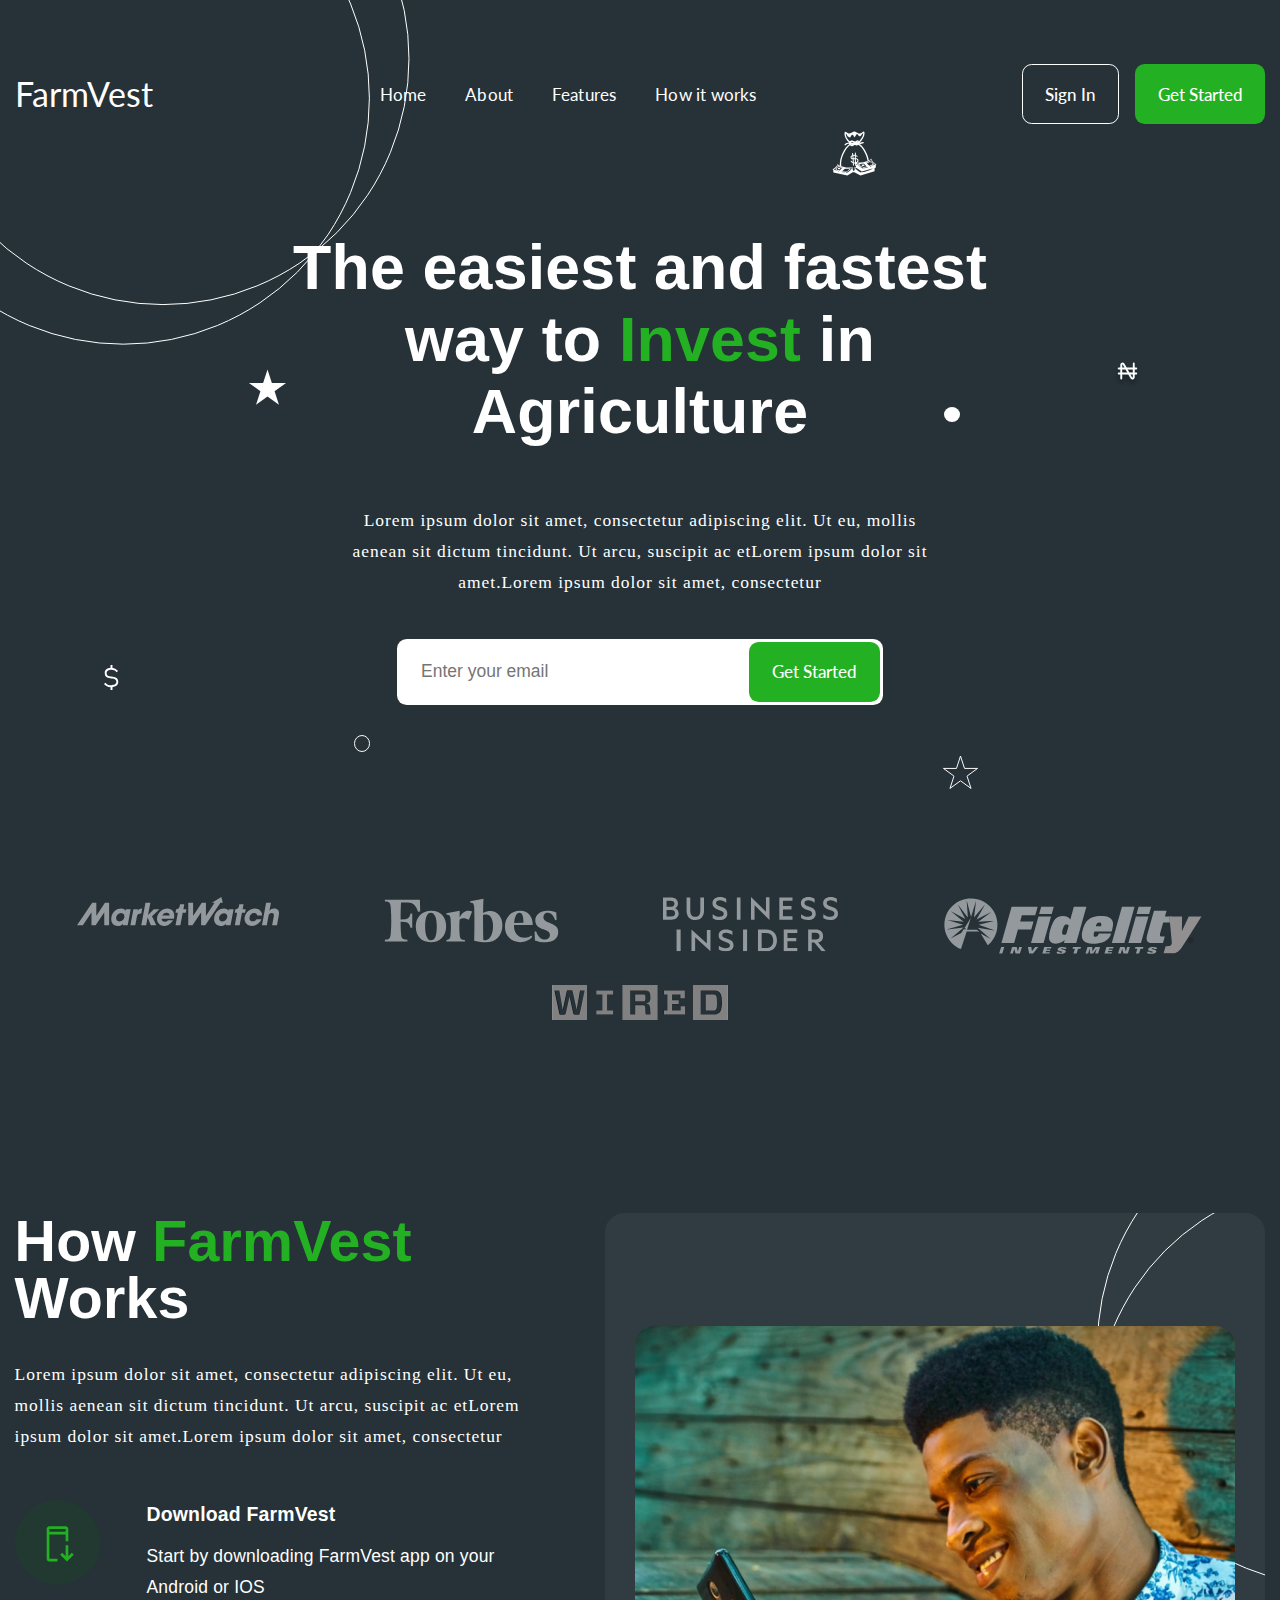
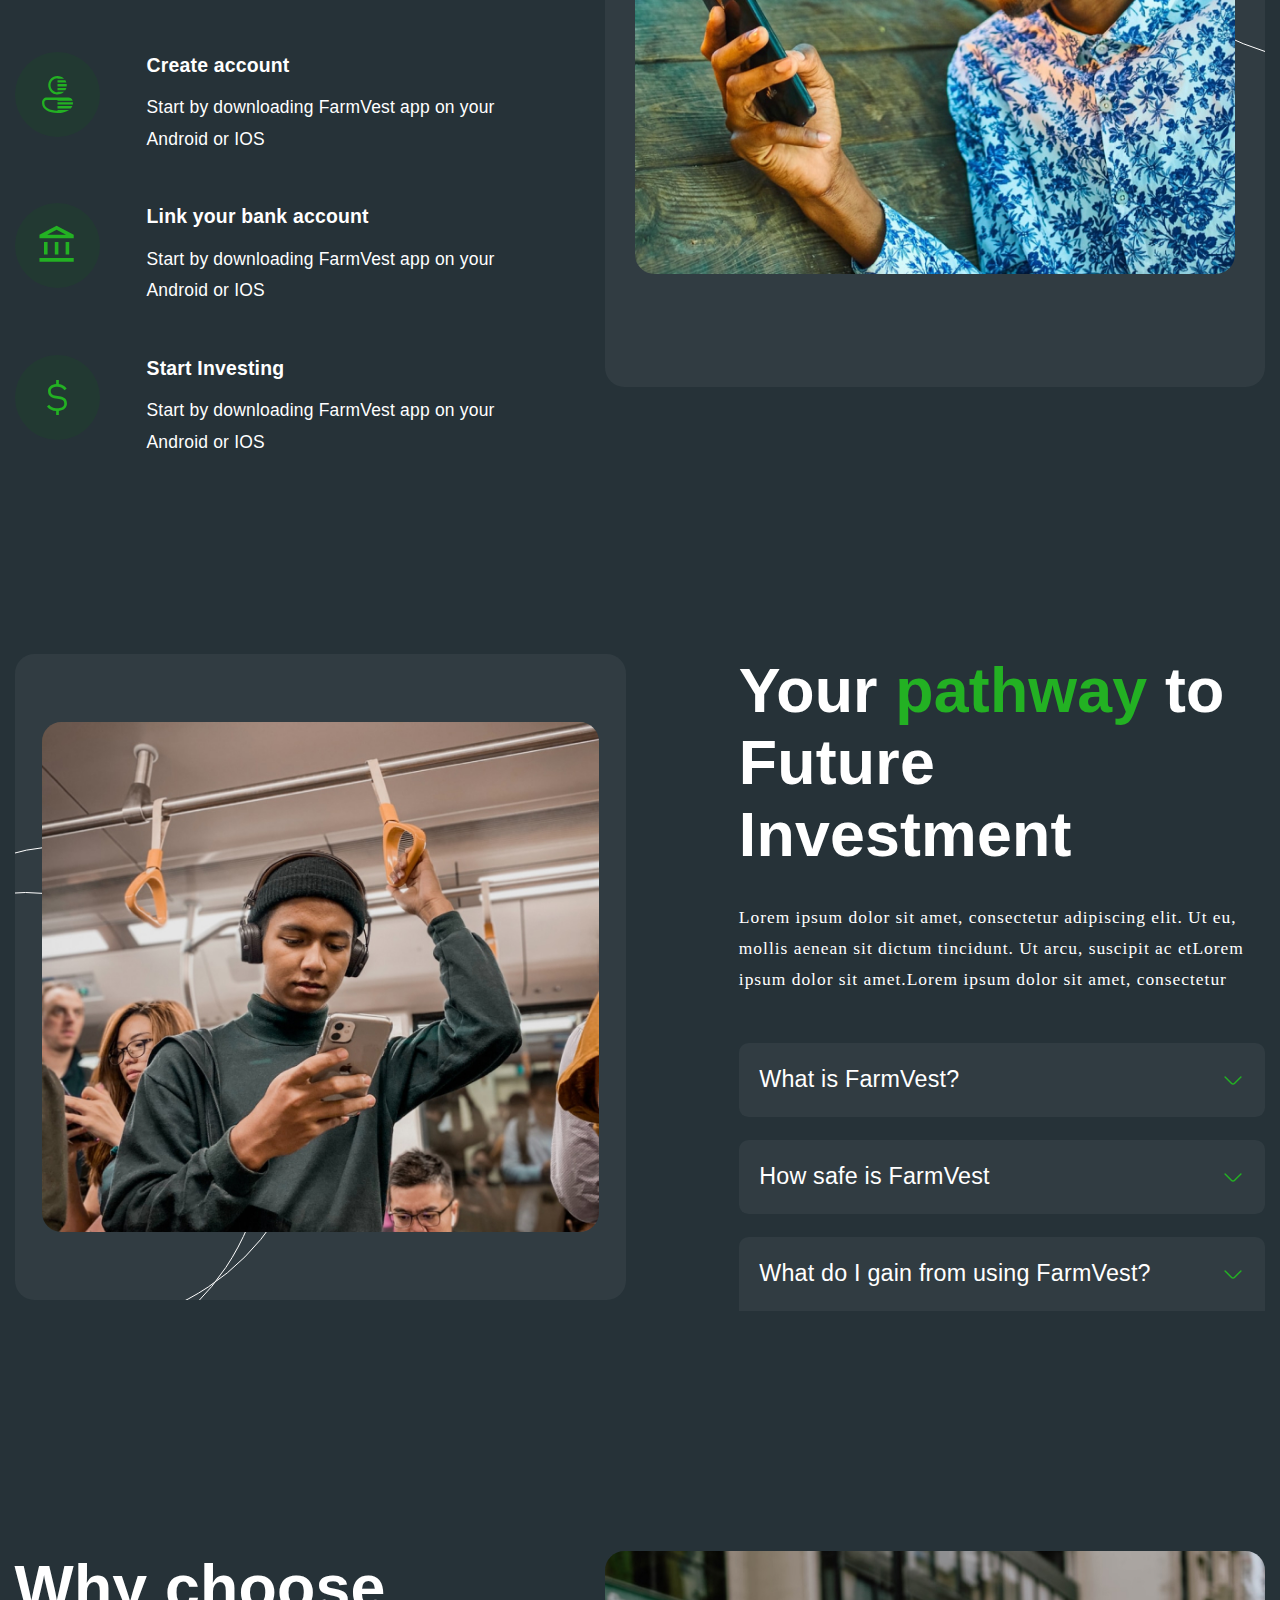
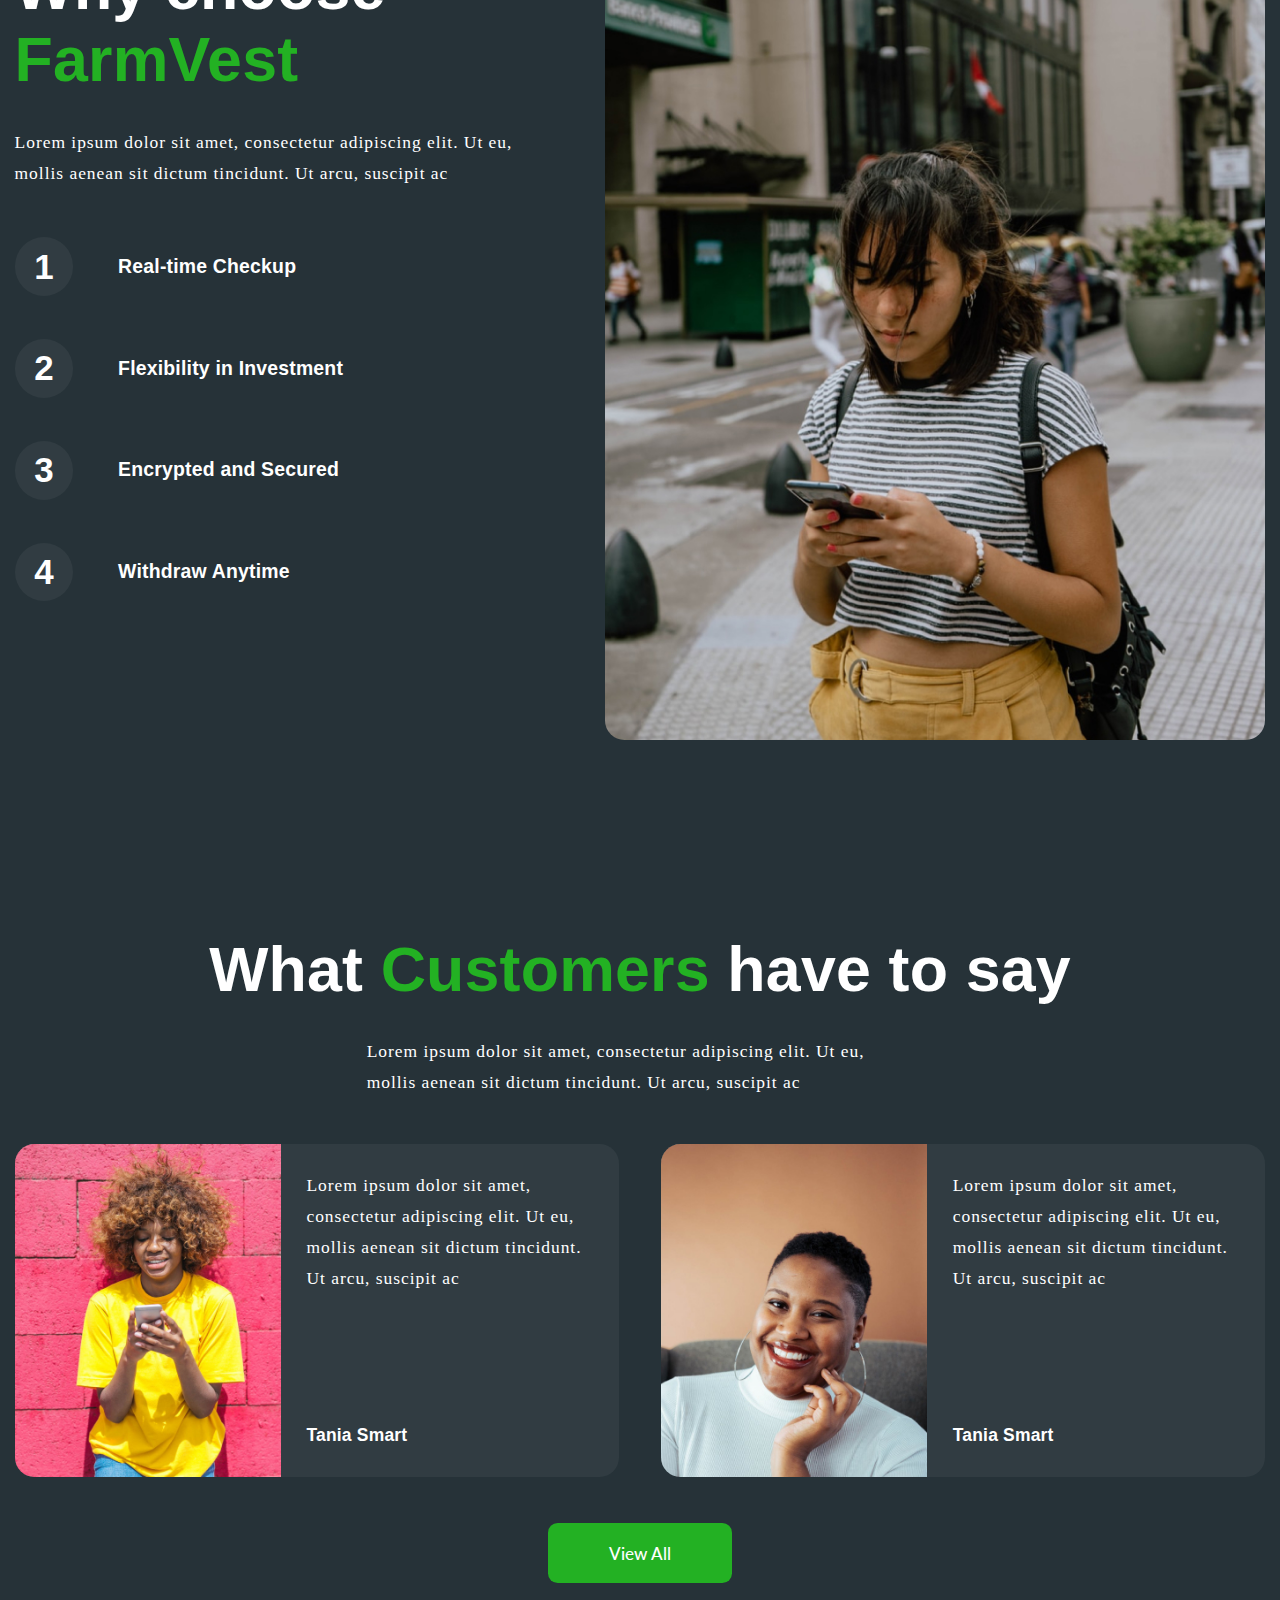
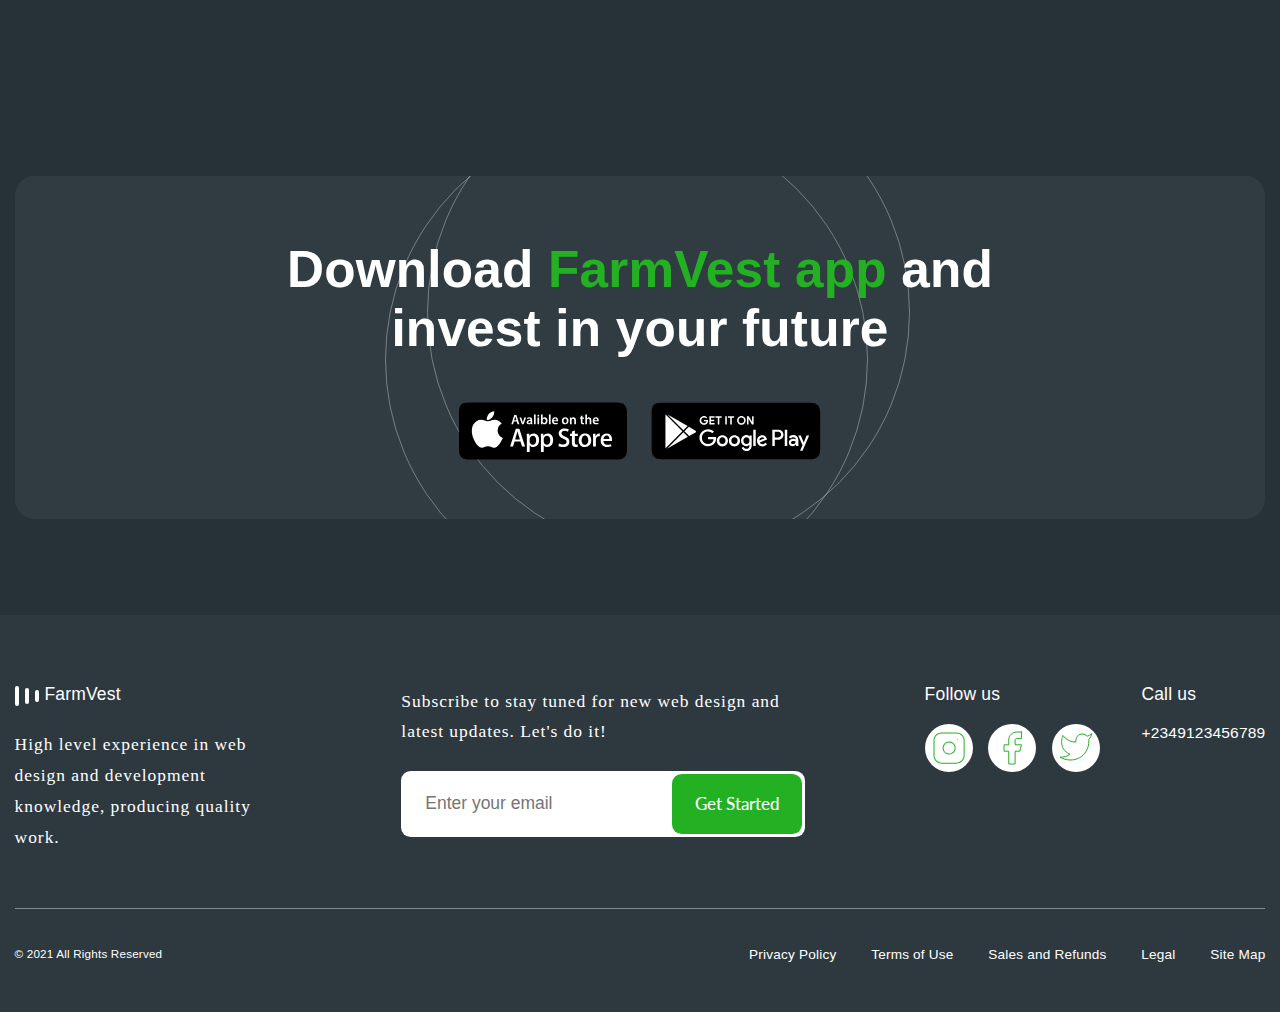
==== index.html @ 746b78f1 "first commit" ====
<!DOCTYPE html>
<html lang="en">
<head>
    <meta charset="UTF-8">
    <meta name="viewport" content="width=device-width, initial-scale=1.0">
    <title>FarmVest</title>
    <link rel="stylesheet" href="css/styles.css">
    <link rel="stylesheet" href="js/modules/headerScroll/headerScroll.css">
</head>
<body>
    <div class="wrapper">
<header id="header" class="header">
    <div class="header__container-big">
        <div class="header__logo">
            <h2>FarmVest</h2>
        </div>
        
        <nav class="header-menu">
            <ul class="header-menu__list">
                <li>
                    <a href="#" class="header-menu__link">Home</a>
                </li>
                <li>
                    <a href="#" class="header-menu__link">About</a>
                </li>
                <li>
                    <a href="#" class="header-menu__link">Features</a>
                </li>
                <li>
                    <a href="#" class="header-menu__link">How it works</a>
                </li>
                <li>
                    <button type="button" class="header-action__btn _btn _btn-primary">Get Started</button>
                </li>
            </ul>
        </nav>
        
        <div class="header-actions">
            <button type="button" class="header-action__btn _btn _btn-outline">Sign In</button>
            <button type="button" class="header-action__btn _btn _btn-primary">Get Started</button>
            <div id="burgerMenu" class="burger-menu">
                <div class="burger-menu__button">
                    <span></span>
                </div>
                <div class="burger-menu__background"></div>
                <div class="burger-menu__backdrop"></div>
            </div>
        </div>
    </div>
</header>        <main class="page">
            <section class="page__hero hero section">
                <div class="hero__container">
                    <h2 class="hero__title title">
                        The easiest and fastest way to <span>Invest</span> in Agriculture
                    </h2>
                    <div class="hero__text text">Lorem ipsum dolor sit amet, consectetur adipiscing elit. Ut eu, mollis aenean sit dictum tincidunt. Ut arcu, suscipit ac etLorem ipsum dolor sit amet.Lorem ipsum dolor sit amet, consectetur</div>
                    <form action="#" class="hero__form form">
                        <div class="hero-form__inputs form__inputs">
                            <input type="email" class="hero-form__input form__input" placeholder="Enter your email">
                            <button type="submit" class="hero-form__btn _btn-primary form__btn">Get Started</button>
                        </div>
                    </form>
                </div>

                <div id="prlxMouse" data-prlx-mode="mixed" class="hero-icons icons-hero">
                    <div data-prlx-scale="0.8" class="hero__icon circle-icon"></div>
                    <div data-prlx-scale="0.8" class="hero__icon circle-icon"></div>

                    <div class="hero__icon icons">
                        <img src="../images/hero/money-bag-outline.svg" alt="money bag outline icon">
                    </div>

                    <div class="hero__icon icons">
                        <img src="../images/hero/star-filled.svg" alt="star filled icon">
                    </div>

                    <div class="hero__icon icons">
                        <img src="../images/hero/currency-naira.svg" alt="currency naira icon">
                    </div>

                    <div class="hero__icon icons">
                        <img src="../images/hero/ecllipse-filled.svg" alt="ecllipse filled icon">
                    </div>

                    <div class="hero__icon icons">
                        <img src="../images/hero/currency-dollar.svg" alt="currency dollar icon">
                    </div>

                    <div class="hero__icon icons">
                        <img src="../images/hero/ecllipse-outline.svg" alt="ecllipse outline icon">
                    </div>

                    <div class="hero__icon icons">
                        <img src="../images/hero/star-outline.svg" alt="star outline icon">
                    </div>
                </div>
            </section>

            <section class="page__partners partners section">
                <div class="partners__container">
                    <div class="partners-logos__item">
                        <img src="../images/partners/market-watch-logo.svg" alt="market watch logo">
                    </div>
                    <div class="partners-logos__item">
                        <img src="../images/partners/forbes-logo.svg" alt="market watch logo">
                    </div>
                    <div class="partners-logos__item">
                        <img src="../images/partners/business-insider-logo.svg" alt="market watch logo">
                    </div>
                    <div class="partners-logos__item">
                        <img src="../images/partners/fidelity-logo.svg" alt="market watch logo">
                    </div>
                    <div class="partners-logos__item">
                        <img src="../images/partners/wired-logo.svg" alt="market watch logo">
                    </div>
                </div>
            </section>

            <section class="page__how how section">
                <div class="how__container text-image">
                    <div class="how__content">
                        <h3 class="how__title title_medium">How <span>FarmVest</span> Works</h3>
                        <p class="how__text text">Lorem ipsum dolor sit amet, consectetur adipiscing elit. Ut eu, mollis aenean sit dictum tincidunt. Ut arcu, suscipit ac etLorem ipsum dolor sit amet.Lorem ipsum dolor sit amet, consectetur</p>
                        <div class="how__items how-items">
                            <div class="how__item how-item">
                                <div class="how-item__icon">
                                    <img src="../images/how/icon-app.svg" alt="app icon">
                                </div>
                                <div class="how-item__content">
                                    <h4 class="how-item__title item__title">Download FarmVest</h4>
                                    <p class="how-item__text">Start by downloading FarmVest app on your Android or IOS</p>
                                </div>
                            </div>

                            <div class="how__item how-item">
                                <div class="how-item__icon">
                                    <img src="../images/how/icon-account.svg" alt="account icon">
                                </div>
                                <div class="how-item__content">
                                    <h4 class="how-item__title item__title">Create account</h4>
                                    <p class="how-item__text">Start by downloading FarmVest app on your Android or IOS
                                    </p>
                                </div>
                            </div>

                            <div class="how__item how-item">
                                <div class="how-item__icon">
                                    <img src="../images/how/icon-bank.svg" alt="bank icon">
                                </div>
                                <div class="how-item__content">
                                    <h4 class="how-item__title item__title">Link your bank account</h4>
                                    <p class="how-item__text">Start by downloading FarmVest app on your Android or IOS
                                    </p>
                                </div>
                            </div>

                            <div class="how__item how-item">
                                <div class="how-item__icon">
                                    <img src="../images/how/icon-dollar.svg" alt="dollar icon">
                                </div>
                                <div class="how-item__content">
                                    <h4 class="how-item__title item__title">Start Investing</h4>
                                    <p class="how-item__text">Start by downloading FarmVest app on your Android or IOS
                                    </p>
                                </div>
                            </div>
                        </div>
                    </div>

                    <div id="prlxMouse" data-prlx-mode="mixed" class="how-media column-media">
                        <div data-prlx-scale-y="0.7" data-prlx-scale-x="0" class="column-media__img s">
                            <img src="../images/how/media1.jpg" alt="image of man">
                        </div>
                        <div class="circle-icon circle-icon1"></div>
                        <div class="circle-icon circle-icon2"></div>
                    </div>
                </div>
            </section>

            <section class="page__pathway pathway section">
                <div class="pathway__container text-image">
                    <div id="prlxMouse" data-prlx-mode="mixed" class="pathway-media column-media">
                        <div data-prlx-scale-y="0.7" data-prlx-scale-x="0" class="column-media__img">
                            <img src="../images/pathway/media1.jpg" alt="image of man">
                        </div>
                        <div class="circle-icon circle-icon1"></div>
                        <div class="circle-icon circle-icon2"></div>
                    </div>

                    <div class="pathway__content">
                        <h3 class="pathway__title title">Your <span>pathway</span> to Future Investment</h3>
                        <p class="pathway__text text">Lorem ipsum dolor sit amet, consectetur adipiscing elit. Ut eu, mollis aenean sit dictum tincidunt. Ut arcu, suscipit ac etLorem ipsum dolor sit amet.Lorem ipsum dolor sit amet, consectetur</p>
                        <div id="accordion" class="pathway-accordion accordion">
                            <div class="accordion-item">
                                <h4 class="accordion-item__title">What is FarmVest?</h4>
                                <div class="accordion-item__content">
                                    <p class="text">
                                        Lorem ipsum dolor sit amet consectetur adipisicing elit. Non delectus, dicta accusantium incidunt aliquid sequi quasi odio iusto fugit alias possimus qui ea eos? Iure vel sequi odit! Fuga, assumenda.
                                    </p>
                                </div>
                            </div>

                            <div class="accordion-item">
                                <h4 class="accordion-item__title">How safe is FarmVest</h4>
                                <div class="accordion-item__content">
                                    <p class="text">
                                        Lorem ipsum dolor sit amet consectetur adipisicing elit. Non delectus, dicta accusantium incidunt aliquid sequi quasi odio iusto fugit alias possimus qui ea eos? Iure vel sequi odit! Fuga, assumenda.
                                    </p>
                                </div>
                            </div>

                            <div class="accordion-item">
                                <h4 class="accordion-item__title">What do I gain from using FarmVest?</h4>
                                <div class="accordion-item__content text">
                                    <p class="text">
                                        Lorem ipsum dolor sit amet consectetur adipisicing elit. Non delectus, dicta accusantium incidunt aliquid sequi quasi odio iusto fugit alias possimus qui ea eos? Iure vel sequi odit! Fuga, assumenda.
                                    </p>
                                </div>
                            </div>
                        </div>
                    </div>
                </div>
            </section>

            <section class="page__why why section">
                <div class="why__container text-image">
                    <div class="why__content">
                        <h3 class="why__title title">Why choose <span>FarmVest</span></h3>
                        <p class="why__text text">Lorem ipsum dolor sit amet, consectetur adipiscing elit. Ut eu, mollis aenean sit dictum tincidunt. Ut arcu, suscipit ac</p>
                        <div class="why__items list-items">
                            <div class="why__item list-item">
                                <div class="why-item__icon list-item__icon">
                                    1
                                </div>
                                <div class="why-item__content">
                                    <h4 class="why-item__title item__title">Real-time Checkup</h4>
                                </div>
                            </div>

                            <div class="why__item list-item">
                                <div class="why-item__icon list-item__icon">
                                    2
                                </div>
                                <div class="why-item__content">
                                    <h4 class="why-item__title item__title">Flexibility in Investment</h4>
                                </div>
                            </div>

                            <div class="why__item list-item">
                                <div class="why-item__icon list-item__icon">
                                    3
                                </div>
                                <div class="why-item__content">
                                    <h4 class="why-item__title item__title">Encrypted and Secured</h4>
                                </div>
                            </div>

                            <div class="why__item list-item">
                                <div class="why-item__icon list-item__icon">
                                    4
                                </div>
                                <div class="why-item__content">
                                    <h4 class="why-item__title item__title">Withdraw Anytime</h4>
                                </div>
                            </div>
                        </div>
                    </div>

                    <div class="column-media__img">
                        <img src="../images/why/why.jpg" alt="image of man">
                    </div>
                </div>
            </section>

            <section class="page__reviews reviews section">
                <div class="reviews__container">
                    <h2 class="reviews__title title">What <span>Customers</span> have to say</h2>
                    <p class="reviews__text text">Lorem ipsum dolor sit amet, consectetur adipiscing elit. Ut eu, mollis aenean sit dictum tincidunt. Ut arcu, suscipit ac</p>
                    <div class="reviews-cards cards">
                        <div class="reviews__card card">
                            <div class="card__img">
                                <img src="../images/reviews/media1.jpg" alt="customer photo">
                            </div>
                            <div class="reviews-content card-content">
                                <p class="reviews__text text">Lorem ipsum dolor sit amet, consectetur adipiscing elit. Ut eu, mollis aenean sit dictum tincidunt. Ut arcu, suscipit ac</p>
                                <h4 class="reviews__subtitle">Tania Smart</h4>
                            </div>
                        </div>
                        
                        <div class="reviews__card card">
                            <div class="card__img">
                                <img src="../images/reviews/media2.jpg" alt="customer photo">
                            </div>
                            <div class="reviews-content card-content">
                                <p class="reviews__text text">Lorem ipsum dolor sit amet, consectetur adipiscing elit. Ut eu, mollis aenean sit dictum tincidunt. Ut arcu, suscipit ac</p>
                                <h4 class="reviews__subtitle">Tania Smart</h4>
                            </div>
                        </div>
                    </div>
                    <a href="#" class="reviews__btn _btn-primary">View All</a>
                </div>
            </section>

            <section class="page__download download section">
                <div class="download__container">
                    <div class="download-content">
                        <h2 class="download__title title">Download <span>FarmVest app</span> and invest in your future</h2>
                        <div class="download__icons">
                            <img src="../images/download/appstore.svg" alt="appstore icon">
                            <img src="../images/download/google-play.svg" alt="google play icon">
                        </div>
                        
                        <div id="prlxMouse" data-prlx-mode="mixed">
                            <div class="circle-icon circle-icon1"></div>
                            <div class="circle-icon circle-icon2"></div>
                        </div>
                    </div>
                </div>
            </section>
        </main>
<footer class="footer">
    <div class="footer__container-big">
        <div class="footer-main">
            <div class="footer-about">
                <div class="footer-logo">
                    <div class="logo-icon">
                        <img src="../../images/footer/site-logo.svg" alt="site logo">
                    </div>
                    <h4 class="footer-logo__title">FarmVest</h4>
                </div>
                <p class="footer-logo__text text">High level experience in web design and development knowledge, producing quality work.</p>
            </div>

            <div class="footer-subscribe">
                <p class="footer-subscribe__text text">Subscribe to stay tuned for new web design and latest updates. Let's do it!</p>
                <form action="#" class="footer__form form">
                    <div class="footer-form__inputs form__inputs">
                        <input type="email" class="footer-form__input form__input" placeholder="Enter your email">
                        <button type="submit" class="footer-form__btn _btn-primary form__btn">Get Started</button>
                    </div>
                </form>
            </div>

            <div class="footer-contacts">
                <div class="follow-us">
                    <h4 class="follow-us__title">Follow us</h4>
                    <div class="follow-us__icons">
                        <a href="#" class="follow-us__icon">
                            <img src="../../images/footer/instagram.svg" alt="instagram icon">
                        </a>

                        <a href="#" class="follow-us__icon">
                            <img src="../../images/footer/facebook.svg" alt="facebook icon">
                        </a>

                        <a href="#" class="follow-us__icon">
                            <img src="../../images/footer/twitter.svg" alt="twitter icon">
                        </a>
                    </div>
                </div>

                <div class="call-us">
                    <h4 class="call-us__title">Call us</h4>
                    <a href="tel:" class="call-us__link">+2349123456789</a>
                </div>
            </div>
        </div>

        <div class="delimiter"></div>

        <div class="footer-bottom">
            <span class="copyright">© 2021 All Rights Reserved</span>
            <nav class="footer-nav">
                <ul class="footer-nav__list">
                    <li>
                        <a href="#" class="footer-nav__link">Privacy Policy</a>
                    </li>

                    <li>
                        <a href="#" class="footer-nav__link">Terms of Use</a>
                    </li>

                    <li>
                        <a href="#" class="footer-nav__link">Sales and Refunds</a>
                    </li>

                    <li>
                        <a href="#" class="footer-nav__link">Legal</a>
                    </li>

                    <li>
                        <a href="#" class="footer-nav__link">Site Map</a>
                    </li>
                </ul>
            </nav>
        </div>
    </div>
</footer>    </div>
    <script src="js/app.js"></script>
</body>
</html>

<!-- improve adaptive for partners section -->
<!-- add default css styles for modules? -->
<!-- fix css class names -->
<!-- check for overflow -->
<!-- grid minmax? -->
<!-- create ibg common class -->
<!-- fix styles for circle -->
<!-- remove / without calc -->
<!-- todo fix scroll for most top/bottom items -->
---- css/styles.css ----
@import url("https://fonts.googleapis.com/css2?family=Lato:wght@400,500&family=League+Spartan:wght@400,500,700&display=swap");
/* functions */
/*  */
/* mixins */
/*  */
/*----------- reset styles --------------------------------------------------------------------------- */
* {
  padding: 0;
  margin: 0;
  border: 0;
}

*, *:before, *:after {
  -webkit-box-sizing: border-box;
  box-sizing: border-box;
}

:focus, :active {
  outline: none;
}

a:focus, a:active {
  outline: none;
}

nav, footer, header, aside {
  display: block;
}

html, body {
  height: 100%;
  width: 100%;
  font-size: 18px;
  font-family: "League-Spartan", sans-serif;
  font-weight: 400;
  line-height: 1;
  letter-spacing: 0.2px;
  color: #fff;
  -ms-text-size-adjust: 100%;
  -moz-text-size-adjust: 100%;
  -webkit-text-size-adjust: 100%;
}
@media (max-width: 1620px) {
  html, body {
    font-size: calc(16px + 2 * (100vw - 320px) / (1620 - 320));
  }
}

input, button, textarea {
  font-family: inherit;
  font-size: inherit;
}

input::-ms-clear {
  display: none;
}

button {
  cursor: pointer;
}

button::-moz-focus-inner {
  padding: 0;
  border: 0;
}

a, a:visited {
  text-decoration: none;
}

a:hover {
  text-decoration: none;
}

ul li {
  list-style-type: none;
}

img {
  vertical-align: top;
}

h1, h2, h3, h4, h5, h6 {
  font-size: inherit;
  font-weight: 400;
}

/*-------------------------------------------------------------------------------------- */
/* functions */
/*  */
/* mixins */
/*  */
.lock {
  overflow: hidden;
}

/* buttons */
._btn-outline, ._btn-primary {
  padding-top: 21px;
  padding-bottom: 21px;
  padding-left: 25px;
  padding-right: 25px;
  min-width: -webkit-fit-content;
  min-width: -moz-fit-content;
  min-width: fit-content;
  gap: 0.5555555556rem;
  display: inline-block;
  border-radius: 0.5555555556rem;
  font-family: Lato, sans-serif;
  font-weight: 500;
  line-height: 122.222222%; /* 22px/18px */
}
@media (max-width: 1620px) {
  ._btn-outline, ._btn-primary {
    padding-top: calc(15px + 6 * (100vw - 320px) / (1620 - 320));
  }
}
@media (max-width: 1620px) {
  ._btn-outline, ._btn-primary {
    padding-bottom: calc(15px + 6 * (100vw - 320px) / (1620 - 320));
  }
}
@media (max-width: 1620px) {
  ._btn-outline, ._btn-primary {
    padding-left: calc(17px + 8 * (100vw - 320px) / (1620 - 320));
  }
}
@media (max-width: 1620px) {
  ._btn-outline, ._btn-primary {
    padding-right: calc(17px + 8 * (100vw - 320px) / (1620 - 320));
  }
}

._btn-primary {
  color: #fff;
  background-color: #23B123;
  -webkit-transition: background-color 0.3s ease;
  transition: background-color 0.3s ease;
}
._btn-primary:hover {
  background-color: #1e921e;
}

._btn-outline {
  padding-top: 20px;
  padding-bottom: 20px;
  padding-left: 24px;
  padding-right: 24px;
  color: #fff;
  background-color: transparent;
  border: 0.0555555556rem solid;
  -webkit-transition: color 0.3s ease;
  transition: color 0.3s ease;
}
@media (max-width: 1620px) {
  ._btn-outline {
    padding-top: calc(14px + 6 * (100vw - 320px) / (1620 - 320));
  }
}
@media (max-width: 1620px) {
  ._btn-outline {
    padding-bottom: calc(14px + 6 * (100vw - 320px) / (1620 - 320));
  }
}
@media (max-width: 1620px) {
  ._btn-outline {
    padding-left: calc(17px + 7 * (100vw - 320px) / (1620 - 320));
  }
}
@media (max-width: 1620px) {
  ._btn-outline {
    padding-right: calc(17px + 7 * (100vw - 320px) / (1620 - 320));
  }
}
._btn-outline:hover {
  color: #23B123;
}

/* input */
.form__input {
  padding-top: 21px;
  padding-bottom: 21px;
  padding-left: 25px;
  border-top-left-radius: 0.5555555556rem;
  border-bottom-left-radius: 0.5555555556rem;
  color: #000;
}
@media (max-width: 1620px) {
  .form__input {
    padding-top: calc(14px + 7 * (100vw - 320px) / (1620 - 320));
  }
}
@media (max-width: 1620px) {
  .form__input {
    padding-bottom: calc(14px + 7 * (100vw - 320px) / (1620 - 320));
  }
}
@media (max-width: 1620px) {
  .form__input {
    padding-left: calc(10px + 15 * (100vw - 320px) / (1620 - 320));
  }
}

.form {
  display: -webkit-box;
  display: -ms-flexbox;
  display: flex;
  -webkit-box-pack: center;
      -ms-flex-pack: center;
          justify-content: center;
}
.form__input {
  -webkit-box-flex: 1;
      -ms-flex: 1 1 auto;
          flex: 1 1 auto;
  min-width: 0;
}
.form__inputs {
  display: -webkit-box;
  display: -ms-flexbox;
  display: flex;
  padding: 0.1666666667rem;
  -webkit-box-sizing: content-box;
          box-sizing: content-box;
  background-color: #FFF;
  border-radius: 0.5555555556rem;
  width: 100%;
  -webkit-column-gap: 0.2777777778rem;
     -moz-column-gap: 0.2777777778rem;
          column-gap: 0.2777777778rem;
}
@media (max-width: 47.99875em) {
  .form__inputs {
    -webkit-box-orient: vertical;
    -webkit-box-direction: normal;
        -ms-flex-direction: column;
            flex-direction: column;
  }
}

/*  */
/* text */
.title, .title_medium {
  color: #fff;
  font-size: 70px;
  font-weight: 700;
  line-height: normal;
}
@media (max-width: 1620px) {
  .title, .title_medium {
    font-size: calc(42px + 28 * (100vw - 320px) / (1620 - 320));
  }
}
.title span, .title_medium span {
  color: #23B123;
}

.title_medium {
  font-size: 64px;
  line-height: 1;
}
@media (max-width: 1620px) {
  .title_medium {
    font-size: calc(38.4px + 25.6 * (100vw - 320px) / (1620 - 320));
  }
}

.text {
  color: #FFF;
  font-family: Spartan;
  font-weight: 400;
  line-height: 177%;
  letter-spacing: 0.0555555556rem;
}

/*  */
/* circle */
.circle-icon {
  width: 525px;
  height: 525px;
  position: absolute;
  border: 0.0555555556rem solid #fff;
  border-radius: 50%;
  z-index: 0;
}
@media (max-width: 1620px) {
  .circle-icon {
    width: calc(365px + 160 * (100vw - 320px) / (1620 - 320));
  }
}
@media (max-width: 1620px) {
  .circle-icon {
    height: calc(365px + 160 * (100vw - 320px) / (1620 - 320));
  }
}

/*  */
.section {
  padding-top: 100px;
  padding-bottom: 100px;
}
@media (max-width: 1620px) {
  .section {
    padding-top: calc(30px + 70 * (100vw - 320px) / (1620 - 320));
  }
}
@media (max-width: 1620px) {
  .section {
    padding-bottom: calc(30px + 70 * (100vw - 320px) / (1620 - 320));
  }
}

/* image-card */
.item__title {
  font-size: 1.1111111111rem;
  font-weight: 700;
  line-height: 112%;
}

.column-media {
  position: relative;
  max-width: 100%;
  max-height: 100%;
  border-radius: 1.1111111111rem;
  overflow: hidden;
  background: rgba(255, 255, 255, 0.05);
}
.column-media__img {
  position: relative;
  border-radius: 1.1111111111rem;
  overflow: hidden;
  z-index: 1;
}
.column-media img {
  width: 100%;
  height: 100%;
}

.list-items {
  row-gap: 48px;
  display: -webkit-box;
  display: -ms-flexbox;
  display: flex;
  -webkit-box-orient: vertical;
  -webkit-box-direction: normal;
      -ms-flex-direction: column;
          flex-direction: column;
}
@media (max-width: 1620px) {
  .list-items {
    row-gap: calc(28.8px + 19.2 * (100vw - 320px) / (1620 - 320));
  }
}

.list-item {
  display: -webkit-box;
  display: -ms-flexbox;
  display: flex;
  -webkit-box-align: center;
      -ms-flex-align: center;
          align-items: center;
  -webkit-column-gap: 50px;
     -moz-column-gap: 50px;
          column-gap: 50px;
}
@media (max-width: 1620px) {
  .list-item {
    -webkit-column-gap: calc(30px + 20 * (100vw - 320px) / (1620 - 320));
       -moz-column-gap: calc(30px + 20 * (100vw - 320px) / (1620 - 320));
            column-gap: calc(30px + 20 * (100vw - 320px) / (1620 - 320));
  }
}
.list-item__icon {
  width: 64px;
  height: 64px;
  border-radius: 50%;
  display: -webkit-box;
  display: -ms-flexbox;
  display: flex;
  -webkit-box-pack: center;
      -ms-flex-pack: center;
          justify-content: center;
  -webkit-box-align: center;
      -ms-flex-align: center;
          align-items: center;
  font-size: 2rem;
  font-weight: 700;
  line-height: normal;
  background-color: rgba(255, 255, 255, 0.05);
}
@media (max-width: 1620px) {
  .list-item__icon {
    width: calc(44px + 20 * (100vw - 320px) / (1620 - 320));
  }
}
@media (max-width: 1620px) {
  .list-item__icon {
    height: calc(44px + 20 * (100vw - 320px) / (1620 - 320));
  }
}

/*  */
/* text-image block */
.text-image {
  display: -ms-grid;
  display: grid;
  -ms-grid-columns: 1fr 96px 52.8169014085%;
  grid-template-columns: 1fr 52.8169014085%;
  -webkit-column-gap: 96px;
     -moz-column-gap: 96px;
          column-gap: 96px;
}
@media (max-width: 1620px) {
  .text-image {
    -webkit-column-gap: calc(46px + 50 * (100vw - 320px) / (1620 - 320));
       -moz-column-gap: calc(46px + 50 * (100vw - 320px) / (1620 - 320));
            column-gap: calc(46px + 50 * (100vw - 320px) / (1620 - 320));
  }
}
@media (max-width: 61.99875em) {
  .text-image {
    -ms-grid-columns: 100%;
    grid-template-columns: 100%;
    row-gap: 66px;
  }
}
@media (max-width: 61.99875em) and (max-width: 1620px) {
  .text-image {
    row-gap: calc(36px + 30 * (100vw - 320px) / (1620 - 320));
  }
}
.text-image .title, .text-image .title_medium {
  margin-bottom: 32px;
}
@media (max-width: 1920) {
  .text-image .title, .text-image .title_medium {
    margin-bottom: calc(16px + 16 * (100vw - 320px) / (1920 - 320));
  }
}
.text-image .text {
  margin-bottom: 48px;
}
@media (max-width: 1920) {
  .text-image .text {
    margin-bottom: calc(24px + 24 * (100vw - 320px) / (1920 - 320));
  }
}

/*  */
/* card */
.cards {
  display: -webkit-box;
  display: -ms-flexbox;
  display: flex;
  -webkit-column-gap: 48px;
     -moz-column-gap: 48px;
          column-gap: 48px;
  width: 100%;
}
@media (max-width: 1620px) {
  .cards {
    -webkit-column-gap: calc(24px + 24 * (100vw - 320px) / (1620 - 320));
       -moz-column-gap: calc(24px + 24 * (100vw - 320px) / (1620 - 320));
            column-gap: calc(24px + 24 * (100vw - 320px) / (1620 - 320));
  }
}
@media (max-width: 61.99875em) {
  .cards {
    -webkit-box-orient: vertical;
    -webkit-box-direction: normal;
        -ms-flex-direction: column;
            flex-direction: column;
    -webkit-box-align: center;
        -ms-flex-align: center;
            align-items: center;
    row-gap: 1.7777777778rem;
  }
}

.card {
  display: -webkit-box;
  display: -ms-flexbox;
  display: flex;
  -webkit-box-flex: 1;
      -ms-flex: 1 1 auto;
          flex: 1 1 auto;
  border-radius: 1.1111111111rem;
  background: rgba(255, 255, 255, 0.05);
  overflow: hidden;
  max-width: 38.1111111111rem;
  width: 100%;
}
@media (max-width: 29.99875em) {
  .card {
    -webkit-box-orient: vertical;
    -webkit-box-direction: normal;
        -ms-flex-direction: column;
            flex-direction: column;
  }
}
.card__img {
  -webkit-box-flex: 0;
      -ms-flex: 0 0 44.0233236152%;
          flex: 0 0 44.0233236152%;
  aspect-ratio: 302/377;
  position: relative;
  height: 100%;
  width: 100%;
}
.card__img img {
  position: absolute;
  -o-object-fit: cover;
     object-fit: cover;
  width: 100%;
  height: 100%;
}
@media (max-width: 29.99875em) {
  .card__img {
    aspect-ratio: 4/3;
  }
}
.card-content {
  display: -webkit-box;
  display: -ms-flexbox;
  display: flex;
  -webkit-box-flex: 1;
      -ms-flex: 1 1 auto;
          flex: 1 1 auto;
  -webkit-box-orient: vertical;
  -webkit-box-direction: normal;
      -ms-flex-direction: column;
          flex-direction: column;
  -webkit-box-pack: justify;
      -ms-flex-pack: justify;
          justify-content: space-between;
  row-gap: 0.8333333333rem;
  padding: 32px;
}
@media (max-width: 1620px) {
  .card-content {
    padding: calc(8px + 24 * (100vw - 320px) / (1620 - 320));
  }
}

/*  */
/* delimiter */
.delimiter {
  width: 100%;
  height: 0.0555555556rem;
  background: rgba(255, 255, 255, 0.42);
}

/*  */
/* copyright */
.copyright {
  color: #FFF;
  font-size: 0.6666666667rem;
  font-weight: 300;
  line-height: normal;
}

/*  */
.footer {
  background: rgba(53, 64, 70, 0.5);
}
.footer-main {
  padding: calc(20.4px + 47.6 * (100vw - 320px) / (1620 - 320)) 0;
  display: -ms-grid;
  display: grid;
  -ms-grid-columns: 21.39% 32.3% auto;
  grid-template-columns: 21.39% 32.3% auto;
  -webkit-box-pack: justify;
      -ms-flex-pack: justify;
          justify-content: space-between;
  -webkit-box-align: start;
      -ms-flex-align: start;
          align-items: flex-start;
}
@media (max-width: 72.2222222222rem) {
  .footer-main {
    -ms-grid-columns: minmax(40%, 50%) 1.4444444444rem 1fr;
    grid-template-columns: minmax(40%, 50%) 1fr;
    -ms-grid-rows: 1fr 2.6666666667rem 1fr;
    grid-template-rows: 1fr 1fr;
    row-gap: 2.6666666667rem;
    -webkit-column-gap: 1.4444444444rem;
       -moz-column-gap: 1.4444444444rem;
            column-gap: 1.4444444444rem;
  }
  .footer-main > *:nth-child(1) {
    -ms-grid-row: 1;
    -ms-grid-column: 1;
  }
  .footer-main > *:nth-child(2) {
    -ms-grid-row: 1;
    -ms-grid-column: 3;
  }
  .footer-main > *:nth-child(3) {
    -ms-grid-row: 3;
    -ms-grid-column: 1;
  }
  .footer-main > *:nth-child(4) {
    -ms-grid-row: 3;
    -ms-grid-column: 3;
  }
}
@media (max-width: 61.99875em) {
  .footer-main {
    -ms-grid-columns: 80%;
    grid-template-columns: 80%;
    -ms-grid-rows: auto;
    grid-template-rows: auto;
    -webkit-box-pack: center;
        -ms-flex-pack: center;
            justify-content: center;
  }
  .footer-main > *:nth-child(1) {
    -ms-grid-row: 1;
    -ms-grid-column: 1;
  }
}
@media (max-width: 29.99875em) {
  .footer-main {
    -ms-grid-columns: auto;
    grid-template-columns: auto;
    -ms-grid-rows: 1fr;
    grid-template-rows: 1fr;
  }
  .footer-main > *:nth-child(1) {
    -ms-grid-row: 1;
    -ms-grid-column: 1;
  }
}
.footer-bottom {
  padding-top: 41px;
  padding-bottom: 41px;
  display: -webkit-box;
  display: -ms-flexbox;
  display: flex;
  -webkit-box-pack: justify;
      -ms-flex-pack: justify;
          justify-content: space-between;
  -webkit-box-align: center;
      -ms-flex-align: center;
          align-items: center;
}
@media (max-width: 1620px) {
  .footer-bottom {
    padding-top: calc(20.5px + 20.5 * (100vw - 320px) / (1620 - 320));
  }
}
@media (max-width: 1620px) {
  .footer-bottom {
    padding-bottom: calc(20.5px + 20.5 * (100vw - 320px) / (1620 - 320));
  }
}
@media (max-width: 47.99875em) {
  .footer-bottom {
    -webkit-box-orient: vertical;
    -webkit-box-direction: reverse;
        -ms-flex-direction: column-reverse;
            flex-direction: column-reverse;
    row-gap: 1.5555555556rem;
  }
}
.footer-subscribe {
  display: -webkit-box;
  display: -ms-flexbox;
  display: flex;
  -webkit-box-orient: vertical;
  -webkit-box-direction: normal;
      -ms-flex-direction: column;
          flex-direction: column;
  row-gap: 1.3333333333rem;
}
.footer-contacts {
  -webkit-column-gap: 48px;
     -moz-column-gap: 48px;
          column-gap: 48px;
  display: -webkit-box;
  display: -ms-flexbox;
  display: flex;
}
@media (max-width: 1620px) {
  .footer-contacts {
    -webkit-column-gap: calc(24px + 24 * (100vw - 320px) / (1620 - 320));
       -moz-column-gap: calc(24px + 24 * (100vw - 320px) / (1620 - 320));
            column-gap: calc(24px + 24 * (100vw - 320px) / (1620 - 320));
  }
}
@media (max-width: 29.99875em) {
  .footer-contacts {
    -webkit-box-orient: vertical;
    -webkit-box-direction: normal;
        -ms-flex-direction: column;
            flex-direction: column;
    row-gap: 1.4444444444rem;
  }
}
.footer-contacts > div {
  row-gap: 24px;
  display: -webkit-box;
  display: -ms-flexbox;
  display: flex;
  -webkit-box-orient: vertical;
  -webkit-box-direction: normal;
      -ms-flex-direction: column;
          flex-direction: column;
}
@media (max-width: 1620px) {
  .footer-contacts > div {
    row-gap: calc(12px + 12 * (100vw - 320px) / (1620 - 320));
  }
}
.footer .call-us__link {
  color: #fff;
  font-size: 0.8888888889rem;
  line-height: normal;
}
.footer .call-us__link:hover {
  text-decoration: underline;
}
.footer-logo {
  display: -webkit-box;
  display: -ms-flexbox;
  display: flex;
  -webkit-column-gap: 0.3333333333rem;
     -moz-column-gap: 0.3333333333rem;
          column-gap: 0.3333333333rem;
}
.footer-about {
  display: -webkit-box;
  display: -ms-flexbox;
  display: flex;
  -webkit-box-orient: vertical;
  -webkit-box-direction: normal;
      -ms-flex-direction: column;
          flex-direction: column;
  row-gap: 1.3333333333rem;
}
.footer-nav__list {
  -webkit-column-gap: 40px;
     -moz-column-gap: 40px;
          column-gap: 40px;
  display: -webkit-box;
  display: -ms-flexbox;
  display: flex;
  -ms-flex-wrap: wrap;
      flex-wrap: wrap;
  -webkit-column-gap: 1.1111111111rem;
     -moz-column-gap: 1.1111111111rem;
          column-gap: 1.1111111111rem;
  row-gap: 1.6666666667rem;
  text-align: center;
}
@media (max-width: 1620px) {
  .footer-nav__list {
    -webkit-column-gap: calc(20px + 20 * (100vw - 320px) / (1620 - 320));
       -moz-column-gap: calc(20px + 20 * (100vw - 320px) / (1620 - 320));
            column-gap: calc(20px + 20 * (100vw - 320px) / (1620 - 320));
  }
}
.footer-nav__link {
  color: #fff;
  font-size: 0.7777777778rem;
  font-weight: 400;
  line-height: normal;
}
.footer-nav__link:hover {
  text-decoration: underline;
}
.footer .follow-us__icons {
  display: -webkit-box;
  display: -ms-flexbox;
  display: flex;
  -webkit-column-gap: 0.8888888889rem;
     -moz-column-gap: 0.8888888889rem;
          column-gap: 0.8888888889rem;
}

.burger-menu.opened ~ * ~ .header-menu {
  display: block;
  z-index: 1000;
}

.header {
  position: absolute;
  width: 100%;
  z-index: 50;
  padding-top: 60px;
  padding-bottom: 60px;
}
@media (max-width: 1620px) {
  .header {
    padding-top: calc(20px + 40 * (100vw - 320px) / (1620 - 320));
  }
}
@media (max-width: 1620px) {
  .header {
    padding-bottom: calc(20px + 40 * (100vw - 320px) / (1620 - 320));
  }
}
.header__container-big {
  position: relative;
}
.header-scroll {
  padding-top: 1.1111111111rem;
  padding-bottom: 1.1111111111rem;
}
.header__container-big {
  display: -webkit-box;
  display: -ms-flexbox;
  display: flex;
  -webkit-box-pack: justify;
      -ms-flex-pack: justify;
          justify-content: space-between;
  -webkit-box-align: center;
      -ms-flex-align: center;
          align-items: center;
}
@media (max-width: 61.1111111111rem) {
  .header__container-big {
    -ms-grid-columns: (auto)[3];
    grid-template-columns: repeat(3, auto);
    -webkit-box-pack: justify;
        -ms-flex-pack: justify;
            justify-content: space-between;
  }
}
@media (max-width: 47.99875em) {
  .header__container-big {
    display: -webkit-box;
    display: -ms-flexbox;
    display: flex;
    -webkit-box-pack: justify;
        -ms-flex-pack: justify;
            justify-content: space-between;
  }
}
.header__logo {
  color: #fff;
  font-family: Lato;
  font-size: 2rem;
  font-size: 36px;
  font-weight: 500;
  line-height: normal;
}
@media (max-width: 1620px) {
  .header__logo {
    font-size: calc(28px + 8 * (100vw - 320px) / (1620 - 320));
  }
}
@media (max-width: 47.99875em) {
  .header-menu {
    -webkit-transition: right 0.2s ease, width 0.2s ease;
    transition: right 0.2s ease, width 0.2s ease;
    visibility: collapse;
    right: -100%;
    height: 0;
  }
}
.header-menu__list {
  display: -webkit-box;
  display: -ms-flexbox;
  display: flex;
  -webkit-column-gap: 44px;
     -moz-column-gap: 44px;
          column-gap: 44px;
  -webkit-box-pack: center;
      -ms-flex-pack: center;
          justify-content: center;
  -webkit-box-align: center;
      -ms-flex-align: center;
          align-items: center;
}
@media (max-width: 1620px) {
  .header-menu__list {
    -webkit-column-gap: calc(24px + 20 * (100vw - 320px) / (1620 - 320));
       -moz-column-gap: calc(24px + 20 * (100vw - 320px) / (1620 - 320));
            column-gap: calc(24px + 20 * (100vw - 320px) / (1620 - 320));
  }
}
.header-menu__list button {
  display: none;
}
.header-menu__link {
  color: #fff;
  font-family: Lato;
  font-weight: 400;
  line-height: normal;
}
.header-menu__link:hover {
  text-decoration: underline;
}
@media (max-width: 47.99875em) {
  .header-menu__link {
    color: #000;
  }
}
.header-actions {
  display: -webkit-box;
  display: -ms-flexbox;
  display: flex;
  -webkit-box-pack: end;
      -ms-flex-pack: end;
          justify-content: flex-end;
  -webkit-box-align: center;
      -ms-flex-align: center;
          align-items: center;
  -webkit-column-gap: 0.8888888889rem;
     -moz-column-gap: 0.8888888889rem;
          column-gap: 0.8888888889rem;
}
@media (max-width: 47.99875em) {
  .header-actions ._btn-primary {
    display: none;
  }
}

#header {
  -webkit-transition: all 0.3s ease;
  transition: all 0.3s ease;
}

.header-scroll {
  position: fixed !important;
  top: 0;
  background-color: rgba(0, 0, 0, 0.5137254902);
}

.display {
  position: absolute;
  top: 5.4777777778rem;
  right: 0;
  width: 75%;
  height: 100%;
  visibility: visible;
  z-index: 1;
}
.display ul {
  display: -webkit-box;
  display: -ms-flexbox;
  display: flex;
  -webkit-box-orient: vertical;
  -webkit-box-direction: normal;
      -ms-flex-direction: column;
          flex-direction: column;
  row-gap: 1.5555555556rem;
  width: 100%;
}
.display ul li {
  width: 70%;
}
.display ul a {
  display: inline-block;
  width: 100%;
  text-align: center;
  font-size: 2.1111111111rem;
  color: #000;
}
.display ul button {
  display: block;
  width: 100%;
  font-size: 1.7777777778rem;
}

.burger-menu {
  display: none;
  position: relative;
  width: 2.2222222222rem;
  height: 1.6666666667rem;
  -webkit-user-select: none;
     -moz-user-select: none;
      -ms-user-select: none;
          user-select: none;
}
@media (max-width: 47.99875em) {
  .burger-menu {
    display: block;
  }
}
.burger-menu__button {
  position: absolute;
  top: 0;
  left: 0;
  width: 100%;
  height: 100%;
  cursor: pointer;
  z-index: 1;
}
.burger-menu__background {
  position: fixed;
  top: 0;
  right: 0;
  width: 0;
  height: 100%;
  background-color: rgba(255, 255, 255, 0.7803921569);
  -webkit-backdrop-filter: blur(0.1666666667rem);
          backdrop-filter: blur(0.1666666667rem);
  -webkit-transition: width 0.3s ease;
  transition: width 0.3s ease;
  content: "";
}
.burger-menu__backdrop {
  display: none;
  position: fixed;
  top: 0;
  left: 0;
  width: 25%;
  height: 100%;
}
.burger-menu.opened .burger-menu__backdrop {
  display: block;
}
.burger-menu.opened .burger-menu__background {
  width: 75%;
}
.burger-menu__button span::before, .burger-menu__button span::after, .burger-menu__button span {
  position: absolute;
  -webkit-transform: translateY(325%);
          transform: translateY(325%);
  left: 0;
  width: 100%;
  height: 0.2222222222rem;
  border-radius: 0.2777777778rem;
  background-color: white;
  -webkit-transition: rotate 0.3s ease-in-out, -webkit-transform 0.3s ease-in-out;
  transition: rotate 0.3s ease-in-out, -webkit-transform 0.3s ease-in-out;
  transition: transform 0.3s ease-in-out, rotate 0.3s ease-in-out;
  transition: transform 0.3s ease-in-out, rotate 0.3s ease-in-out, -webkit-transform 0.3s ease-in-out;
  content: "";
}
.burger-menu__button span::before {
  -webkit-transform: translateY(-325%);
          transform: translateY(-325%);
}
.burger-menu__button span::after {
  -webkit-transform: translateY(325%);
          transform: translateY(325%);
}
.burger-menu.opened .burger-menu__button span::before {
  top: 0;
  rotate: 45deg;
  -webkit-transform: translateY(0);
          transform: translateY(0);
  background-color: red;
}
.burger-menu.opened .burger-menu__button span::after {
  -webkit-transform: translateY(0);
          transform: translateY(0);
  top: 0;
  rotate: -45deg;
  background-color: red;
}
.burger-menu__button span {
  position: relative;
  display: block;
  -webkit-transition: background-color 0.2s ease-in-out;
  transition: background-color 0.2s ease-in-out;
}
.burger-menu.opened .burger-menu__button span {
  background-color: transparent;
}

.accordion-item.opened .accordion-item__content {
  max-height: 27.7777777778rem;
}

.wrapper {
  min-height: 100%;
  display: -webkit-box;
  display: -ms-flexbox;
  display: flex;
  -webkit-box-orient: vertical;
  -webkit-box-direction: normal;
      -ms-flex-direction: column;
          flex-direction: column;
  overflow: hidden;
  background-color: #263238;
}
.wrapper > main {
  -webkit-box-flex: 1;
      -ms-flex: 1 1 auto;
          flex: 1 1 auto;
}
.wrapper > * {
  min-width: 0;
}

[class*=__container] {
  max-width: 78.8888888889rem;
  padding: 0.8333333333rem;
  margin: 0 auto;
}

[class*=__container-big] {
  max-width: 90rem;
  padding: 0.8333333333rem;
  margin: 0 auto;
}

[class*=__container-big] {
  max-width: 90pxrem;
  -webkit-box-sizing: content-box;
          box-sizing: content-box;
}

/* page-hero styles */
.hero {
  padding-top: 251px;
  position: relative;
}
@media (max-width: 1620px) {
  .hero {
    padding-top: calc(120px + 131 * (100vw - 320px) / (1620 - 320));
  }
}
.hero__container {
  display: -webkit-box;
  display: -ms-flexbox;
  display: flex;
  -webkit-box-orient: vertical;
  -webkit-box-direction: normal;
      -ms-flex-direction: column;
          flex-direction: column;
  -webkit-box-align: center;
      -ms-flex-align: center;
          align-items: center;
}
.hero__title {
  margin-bottom: 69px;
  width: 923px;
  max-width: 100%;
  text-align: center;
}
@media (max-width: 1620px) {
  .hero__title {
    margin-bottom: calc(27.6px + 41.4 * (100vw - 320px) / (1620 - 320));
  }
}
@media (max-width: 1620px) {
  .hero__title {
    width: calc(369.2px + 553.8 * (100vw - 320px) / (1620 - 320));
  }
}
.hero__text {
  margin-bottom: 48px;
  width: 725px;
  max-width: 100%;
  text-align: center;
}
@media (max-width: 1620px) {
  .hero__text {
    margin-bottom: calc(19.2px + 28.8 * (100vw - 320px) / (1620 - 320));
  }
}
@media (max-width: 1620px) {
  .hero__text {
    width: calc(290px + 435 * (100vw - 320px) / (1620 - 320));
  }
}
.hero__form {
  max-width: 100%;
}
@media (max-width: 47.99875em) {
  .hero__form {
    width: 100%;
    max-width: 100%;
  }
}
.hero-form__inputs {
  width: 533px;
  -webkit-column-gap: 15px;
     -moz-column-gap: 15px;
          column-gap: 15px;
}
@media (max-width: 1620px) {
  .hero-form__inputs {
    width: calc(330px + 203 * (100vw - 320px) / (1620 - 320));
  }
}
@media (max-width: 1620px) {
  .hero-form__inputs {
    -webkit-column-gap: calc(5px + 10 * (100vw - 320px) / (1620 - 320));
       -moz-column-gap: calc(5px + 10 * (100vw - 320px) / (1620 - 320));
            column-gap: calc(5px + 10 * (100vw - 320px) / (1620 - 320));
  }
}
.hero__icon {
  position: absolute;
}
.hero-icons > * {
  -webkit-transition: all 0.2s ease;
  transition: all 0.2s ease;
}
.hero__icon img {
  width: 100%;
  height: 100%;
}
.hero-icons {
  z-index: -1;
}
@media (max-width: 47.99875em) {
  .hero-icons {
    opacity: 0.3;
  }
}
.hero-icons > div:nth-child(1) {
  width: 585px;
  height: 585px;
  translate: -6.4444444444rem -14.5rem;
  top: 0;
  left: 0;
}
@media (max-width: 1620px) {
  .hero-icons > div:nth-child(1) {
    width: calc(234px + 351 * (100vw - 320px) / (1620 - 320));
  }
}
@media (max-width: 1620px) {
  .hero-icons > div:nth-child(1) {
    height: calc(234px + 351 * (100vw - 320px) / (1620 - 320));
  }
}
@media (max-width: 1650px) {
  .hero-icons > div:nth-child(1) {
    translate: calc(-34.8px + -81.2 * (100vw - 320px) / (1920 - 320)) calc(-78.3px + -182.7 * (100vw - 320px) / (1920 - 320));
  }
}
.hero-icons > div:nth-child(2) {
  width: 585px;
  height: 585px;
  translate: -9.5rem -11.4444444444rem;
  top: 0;
  left: 0;
}
@media (max-width: 1620px) {
  .hero-icons > div:nth-child(2) {
    width: calc(234px + 351 * (100vw - 320px) / (1620 - 320));
  }
}
@media (max-width: 1620px) {
  .hero-icons > div:nth-child(2) {
    height: calc(234px + 351 * (100vw - 320px) / (1620 - 320));
  }
}
@media (max-width: 1650px) {
  .hero-icons > div:nth-child(2) {
    translate: calc(-51.3px + -119.7 * (100vw - 320px) / (1920 - 320)) calc(-61.8px + -144.2 * (100vw - 320px) / (1920 - 320));
  }
}
.hero-icons > div:nth-child(3) {
  left: calc(129.9px + 1169.1 * (100vw - 320px) / (1920 - 320));
  top: 7.4444444444rem;
  width: 2.6666666667rem;
  height: 2.6666666667rem;
}
.hero-icons > div:nth-child(4) {
  left: calc(38.7px + 348.3 * (100vw - 320px) / (1920 - 320));
  top: 21.0555555556rem;
  width: 2.2222222222rem;
  height: 2.2222222222rem;
}
.hero-icons > div:nth-child(5) {
  left: calc(173.8px + 1564.2 * (100vw - 320px) / (1920 - 320));
  top: 20.3888888889rem;
  width: 1.7777777778rem;
  height: 1.7777777778rem;
}
.hero-icons > div:nth-child(6) {
  left: calc(147.5px + 1327.5 * (100vw - 320px) / (1920 - 320));
  top: 23.2777777778rem;
  width: 0.8888888889rem;
  height: 0.8888888889rem;
}
.hero-icons > div:nth-child(7) {
  left: calc(15px + 135 * (100vw - 320px) / (1920 - 320));
  top: 37.8888888889rem;
  width: 1.7777777778rem;
  height: 1.7777777778rem;
}
.hero-icons > div:nth-child(8) {
  left: calc(55.3px + 497.7 * (100vw - 320px) / (1920 - 320));
  top: 42.0555555556rem;
  width: 0.9444444444rem;
  height: 0.9444444444rem;
}
.hero-icons > div:nth-child(9) {
  left: calc(147.1px + 1323.9 * (100vw - 320px) / (1920 - 320));
  top: 43.1111111111rem;
  width: 2.2222222222rem;
  height: 2.2222222222rem;
}

/*  */
/* partners */
.partners__container {
  display: -webkit-box;
  display: -ms-flexbox;
  display: flex;
  -ms-flex-wrap: wrap;
      flex-wrap: wrap;
  -webkit-column-gap: 6rem;
     -moz-column-gap: 6rem;
          column-gap: 6rem;
  row-gap: 1.6666666667rem;
  -webkit-box-pack: center;
      -ms-flex-pack: center;
          justify-content: center;
}
.partners-logos__item {
  max-width: -webkit-min-content;
  max-width: -moz-min-content;
  max-width: min-content;
  height: auto;
  -ms-flex-preferred-size: content;
      flex-basis: content;
}
/*  */
/* how */
.how__items {
  display: -webkit-box;
  display: -ms-flexbox;
  display: flex;
  -webkit-box-orient: vertical;
  -webkit-box-direction: normal;
      -ms-flex-direction: column;
          flex-direction: column;
  row-gap: 2.5555555556rem;
}
.how .column-media__img {
  aspect-ratio: 660/604;
}
.how-item {
  display: -webkit-box;
  display: -ms-flexbox;
  display: flex;
  -webkit-box-align: center;
      -ms-flex-align: center;
          align-items: center;
  -webkit-column-gap: 52px;
     -moz-column-gap: 52px;
          column-gap: 52px;
}
@media (max-width: 1620px) {
  .how-item {
    -webkit-column-gap: calc(32px + 20 * (100vw - 320px) / (1620 - 320));
       -moz-column-gap: calc(32px + 20 * (100vw - 320px) / (1620 - 320));
            column-gap: calc(32px + 20 * (100vw - 320px) / (1620 - 320));
  }
}
.how-item__icon {
  width: 6.1111111111rem;
  height: 6.1111111111rem;
}
.how-item__icon img {
  max-width: 100%;
  max-height: 100%;
}
.how-item__img img {
  width: 100%;
  height: 100%;
}
.how-item__content {
  display: -webkit-box;
  display: -ms-flexbox;
  display: flex;
  -webkit-box-orient: vertical;
  -webkit-box-direction: normal;
      -ms-flex-direction: column;
          flex-direction: column;
  row-gap: 0.8888888889rem;
  line-height: 180%;
}
.how-media {
  -ms-flex-item-align: start;
      align-self: flex-start;
  padding: calc(33.2px + 132.8 * (100vw - 320px) / (1920 - 320)) calc(9px + 36 * (100vw - 320px) / (1920 - 320));
}
.how-media img {
  aspect-ratio: 36.6666666667rem 38rem;
}
.how .circle-icon1 {
  top: 0;
  right: calc(-50% + 0.8888888889rem);
  translate: 0 -6.2316666667rem;
}
.how .circle-icon2 {
  top: 0;
  right: calc(-50% + 1.0555555556rem);
  translate: 0 -1.9138888889rem;
}

/*  */
/* pathway */
.pathway .text-image {
  -ms-grid-columns: 48.8732394366% 126px 1fr;
  grid-template-columns: 48.8732394366% 1fr;
  -webkit-column-gap: 126px;
     -moz-column-gap: 126px;
          column-gap: 126px;
}
@media (max-width: 1620px) {
  .pathway .text-image {
    -webkit-column-gap: calc(76px + 50 * (100vw - 320px) / (1620 - 320));
       -moz-column-gap: calc(76px + 50 * (100vw - 320px) / (1620 - 320));
            column-gap: calc(76px + 50 * (100vw - 320px) / (1620 - 320));
  }
}
@media (max-width: 61.99875em) {
  .pathway .text-image {
    -ms-grid-columns: 100%;
    grid-template-columns: 100%;
    row-gap: 66px;
  }
}
@media (max-width: 61.99875em) and (max-width: 1620px) {
  .pathway .text-image {
    row-gap: calc(36px + 30 * (100vw - 320px) / (1620 - 320));
  }
}
.pathway .column-media__img {
  aspect-ratio: 614/562;
}
.pathway-media {
  -ms-flex-item-align: start;
      align-self: flex-start;
  padding: calc(20px + 80 * (100vw - 320px) / (1920 - 320)) calc(8px + 32 * (100vw - 320px) / (1920 - 320));
}
@media (max-width: 61.99875em) {
  .pathway-media {
    -webkit-box-ordinal-group: 2;
        -ms-flex-order: 1;
            order: 1;
  }
}
.pathway .circle-icon1 {
  top: 29.63%;
  left: -29.79%;
  width: 525px;
  height: 525px;
}
@media (max-width: 1620px) {
  .pathway .circle-icon1 {
    width: calc(365px + 160 * (100vw - 320px) / (1620 - 320));
  }
}
@media (max-width: 1620px) {
  .pathway .circle-icon1 {
    height: calc(365px + 160 * (100vw - 320px) / (1620 - 320));
  }
}
.pathway .circle-icon2 {
  top: 36.87%;
  left: -37.72%;
  width: 525px;
  height: 525px;
}
@media (max-width: 1620px) {
  .pathway .circle-icon2 {
    width: calc(365px + 160 * (100vw - 320px) / (1620 - 320));
  }
}
@media (max-width: 1620px) {
  .pathway .circle-icon2 {
    height: calc(365px + 160 * (100vw - 320px) / (1620 - 320));
  }
}
.pathway .accordion {
  display: -webkit-box;
  display: -ms-flexbox;
  display: flex;
  -webkit-box-orient: vertical;
  -webkit-box-direction: normal;
      -ms-flex-direction: column;
          flex-direction: column;
  row-gap: 1.3333333333rem;
}
.pathway .accordion-item {
  border-radius: 0.5555555556rem;
  overflow: hidden;
}
.pathway .accordion-item__title {
  cursor: pointer;
  padding: calc(4.8px + 19.2 * (100vw - 320px) / (1920 - 320)) calc(6px + 24 * (100vw - 320px) / (1920 - 320));
  font-size: 1.3333333333rem;
  line-height: 177%; /* 42.48px */
  background: rgba(255, 255, 255, 0.05);
  background-image: url("../../images/pathway/arrow-down.svg");
  background-position: right;
  background-repeat: no-repeat;
  background-position-x: 96%;
}
.pathway .accordion-item__content {
  display: -webkit-box;
  display: -ms-flexbox;
  display: flex;
  overflow: hidden;
  max-height: 0;
  background-color: rgba(141, 141, 141, 0.05);
  -webkit-transition: max-height 1s ease-in-out;
  transition: max-height 1s ease-in-out;
}
.pathway .accordion-item__content p {
  padding: calc(10px + 5 * (100vw - 320px) / (1620 - 320)) calc(5px + 10 * (100vw - 320px) / (1620 - 320));
  margin-bottom: 0;
}

/*  */
/* why */
.why .column-media__img {
  aspect-ratio: 680/812;
}
.why .column-media__img img {
  width: 100%;
  height: 100%;
}

/*  */
/* reviews */
.reviews__container {
  display: -webkit-box;
  display: -ms-flexbox;
  display: flex;
  -webkit-box-orient: vertical;
  -webkit-box-direction: normal;
      -ms-flex-direction: column;
          flex-direction: column;
  -webkit-box-align: center;
      -ms-flex-align: center;
          align-items: center;
}
.reviews__container > *:not(:last-child) {
  margin-bottom: 2.6666666667rem;
}
.reviews__title {
  margin-bottom: 1.7777777778rem !important;
}
.reviews__subtitle {
  font-weight: 600;
  line-height: 177%;
}
.reviews__text {
  max-width: 31.2777777778rem;
}
.reviews__btn {
  padding-left: 70px;
  padding-right: 70px;
}
@media (max-width: 1620px) {
  .reviews__btn {
    padding-left: calc(35px + 35 * (100vw - 320px) / (1620 - 320));
  }
}
@media (max-width: 1620px) {
  .reviews__btn {
    padding-right: calc(35px + 35 * (100vw - 320px) / (1620 - 320));
  }
}

/*  */
/* download */
.download__container {
  position: relative;
}
.download-content {
  padding-top: 72px;
  padding-bottom: 66px;
  display: -webkit-box;
  display: -ms-flexbox;
  display: flex;
  -webkit-box-orient: vertical;
  -webkit-box-direction: normal;
      -ms-flex-direction: column;
          flex-direction: column;
  -webkit-box-align: center;
      -ms-flex-align: center;
          align-items: center;
  overflow: hidden;
  position: relative;
  border-radius: 1.1111111111rem;
  background-color: rgba(255, 255, 255, 0.05);
}
@media (max-width: 1620px) {
  .download-content {
    padding-top: calc(43.2px + 28.8 * (100vw - 320px) / (1620 - 320));
  }
}
@media (max-width: 1620px) {
  .download-content {
    padding-bottom: calc(39.6px + 26.4 * (100vw - 320px) / (1620 - 320));
  }
}
.download .title, .download .title_medium {
  font-size: 56px;
  margin-bottom: 49px;
  text-align: center;
  max-width: 42.2222222222rem;
  z-index: 1;
}
@media (max-width: 1620px) {
  .download .title, .download .title_medium {
    font-size: calc(38px + 18 * (100vw - 320px) / (1620 - 320));
  }
}
@media (max-width: 1620px) {
  .download .title, .download .title_medium {
    margin-bottom: calc(29px + 20 * (100vw - 320px) / (1620 - 320));
  }
}
.download__icons {
  display: -webkit-box;
  display: -ms-flexbox;
  display: flex;
  -webkit-box-pack: center;
      -ms-flex-pack: center;
          justify-content: center;
  -webkit-column-gap: 1.4255555556rem;
     -moz-column-gap: 1.4255555556rem;
          column-gap: 1.4255555556rem;
  z-index: 1;
}
.download .circle-icon1 {
  top: -30.54%;
  left: 33%;
}
.download .circle-icon2 {
  top: -17%;
  left: 29.6%;
}
.download .circle-icon {
  width: 525px;
  height: 525px;
  opacity: 0.34;
}
@media (max-width: 1620px) {
  .download .circle-icon {
    width: calc(365px + 160 * (100vw - 320px) / (1620 - 320));
  }
}
@media (max-width: 1620px) {
  .download .circle-icon {
    height: calc(365px + 160 * (100vw - 320px) / (1620 - 320));
  }
}

/*  */
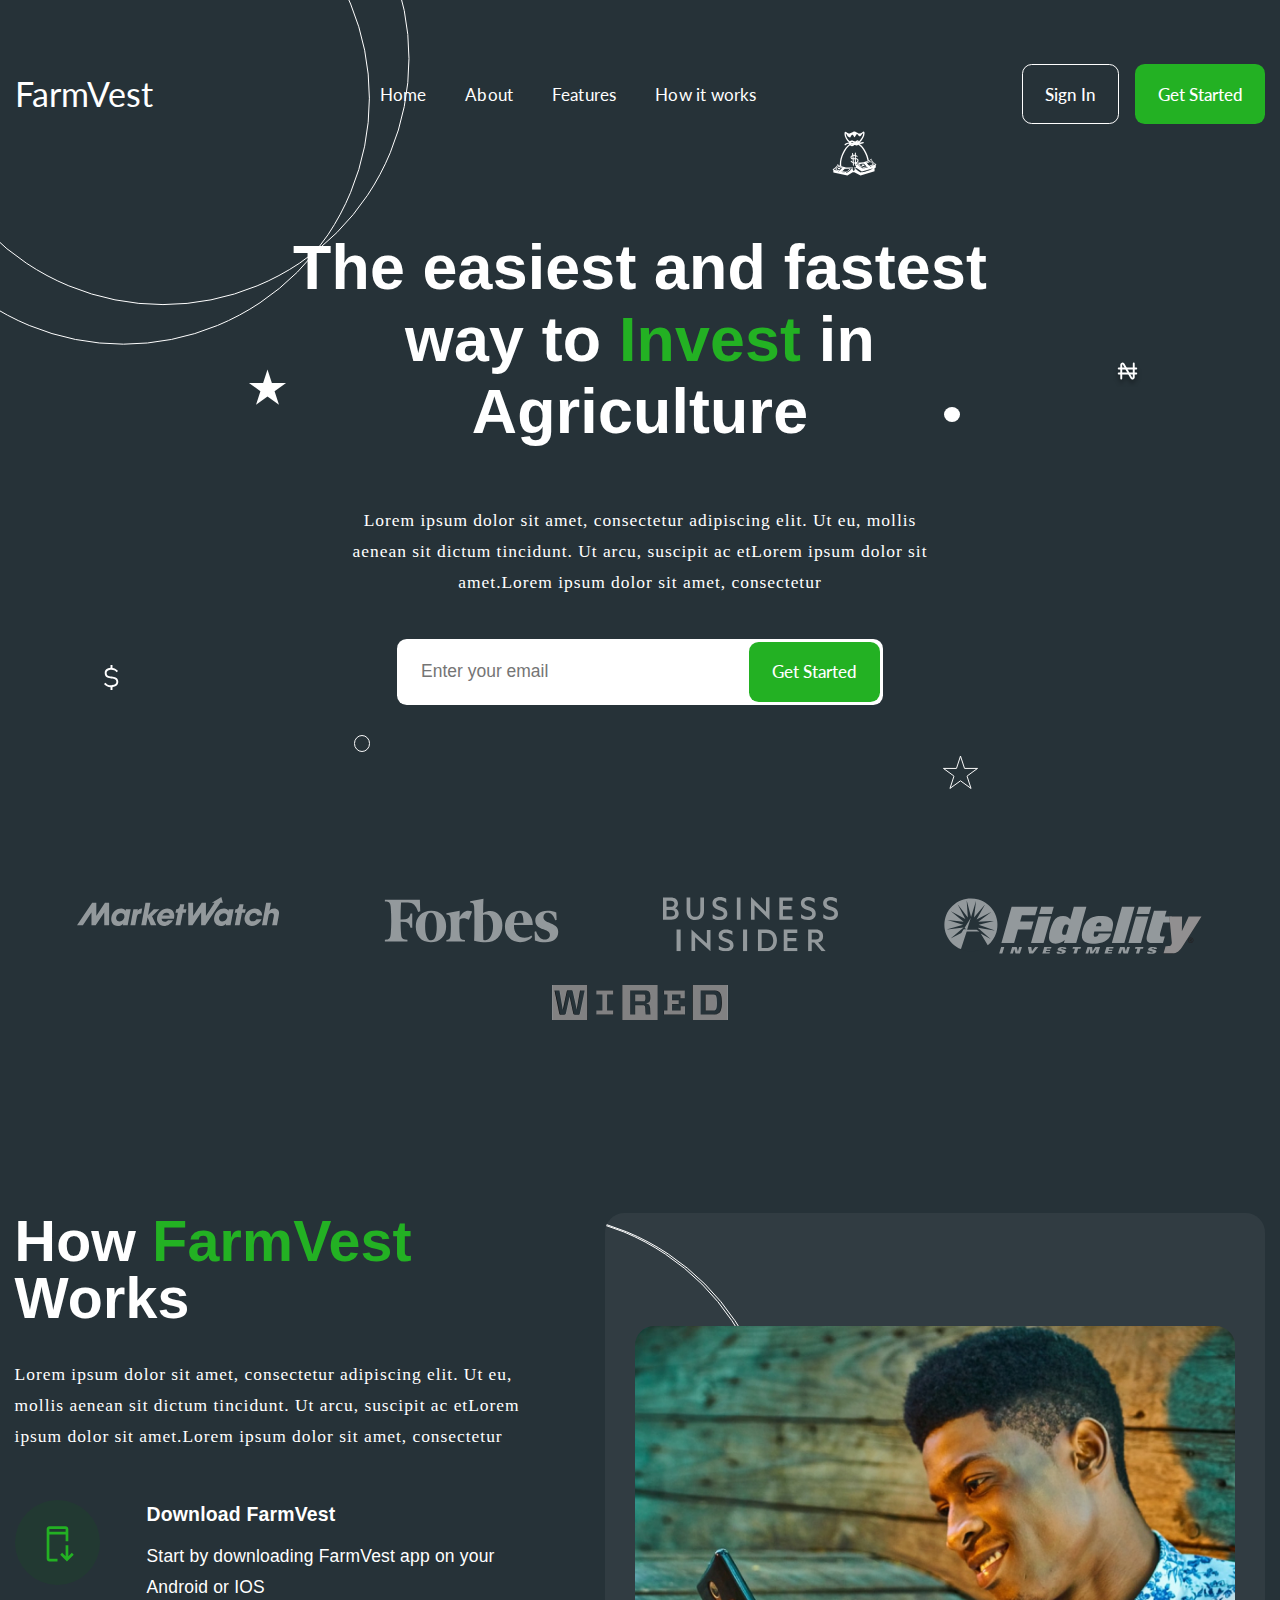
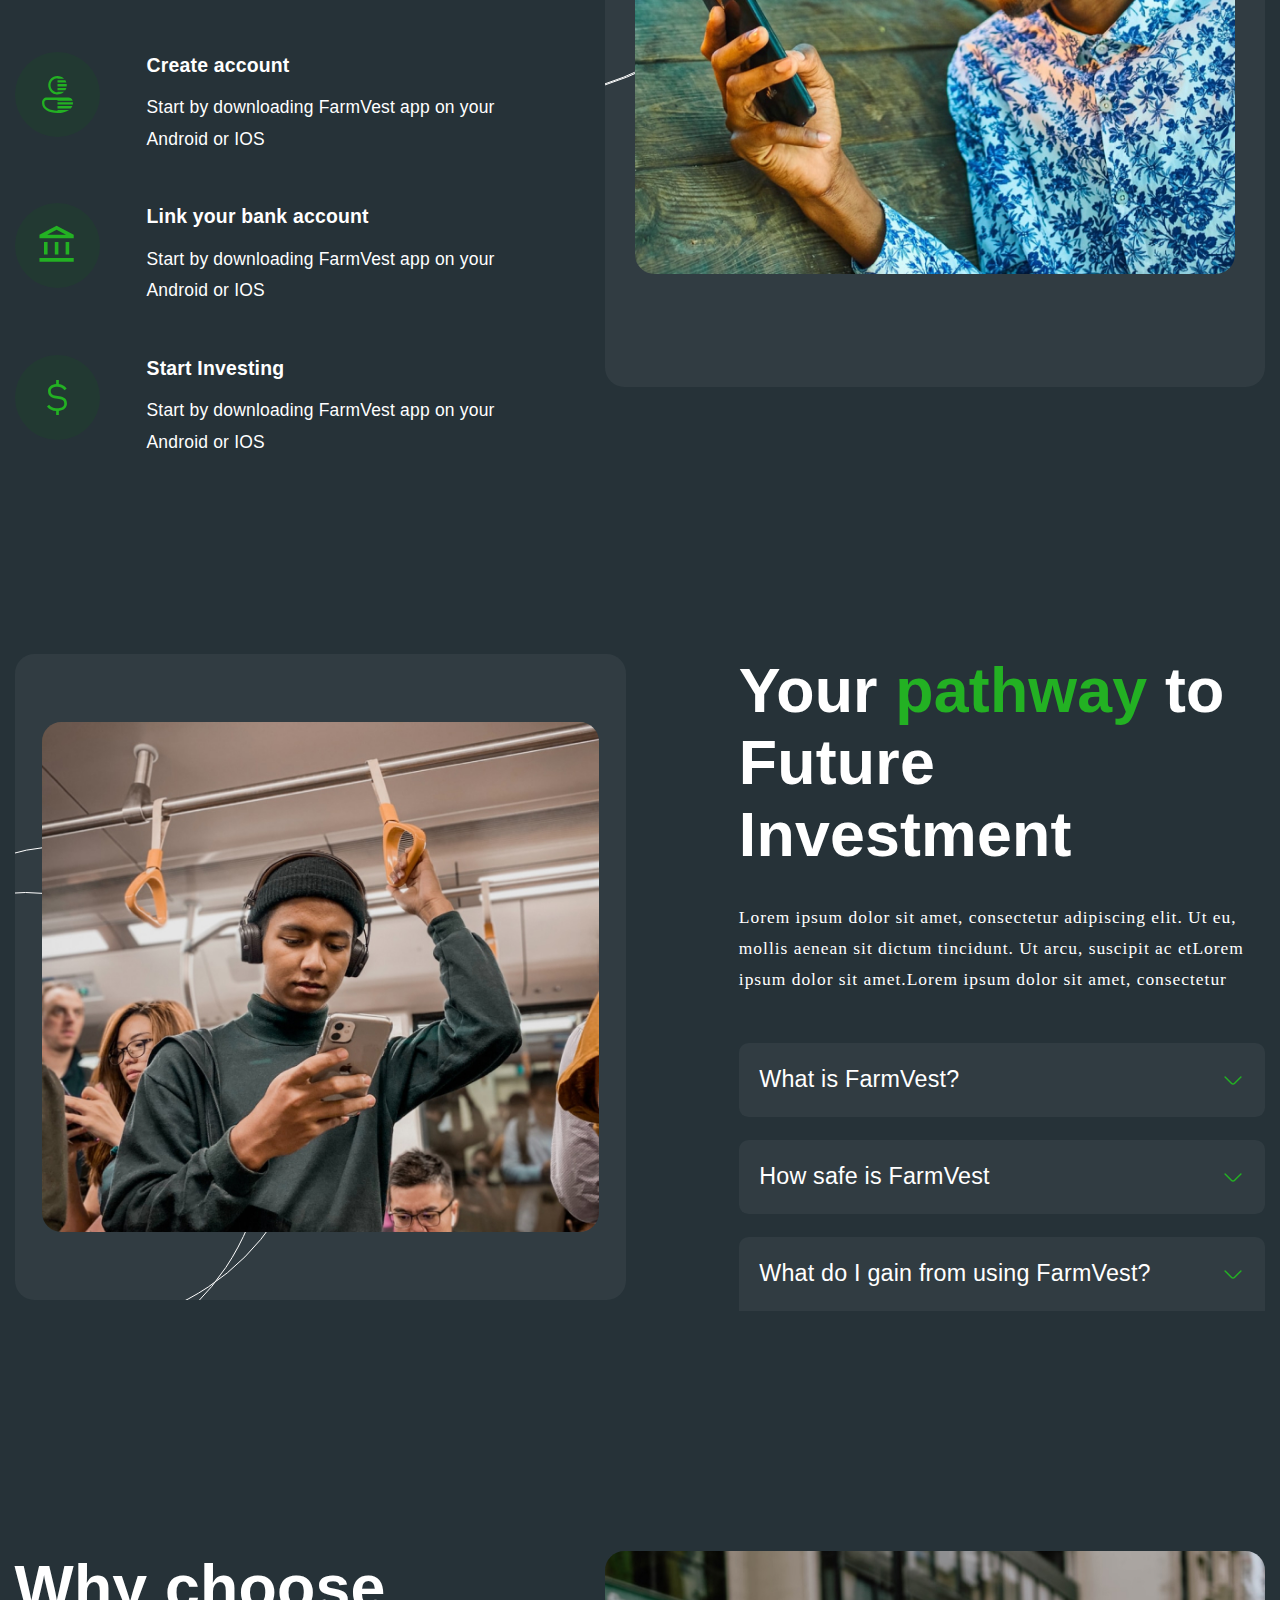
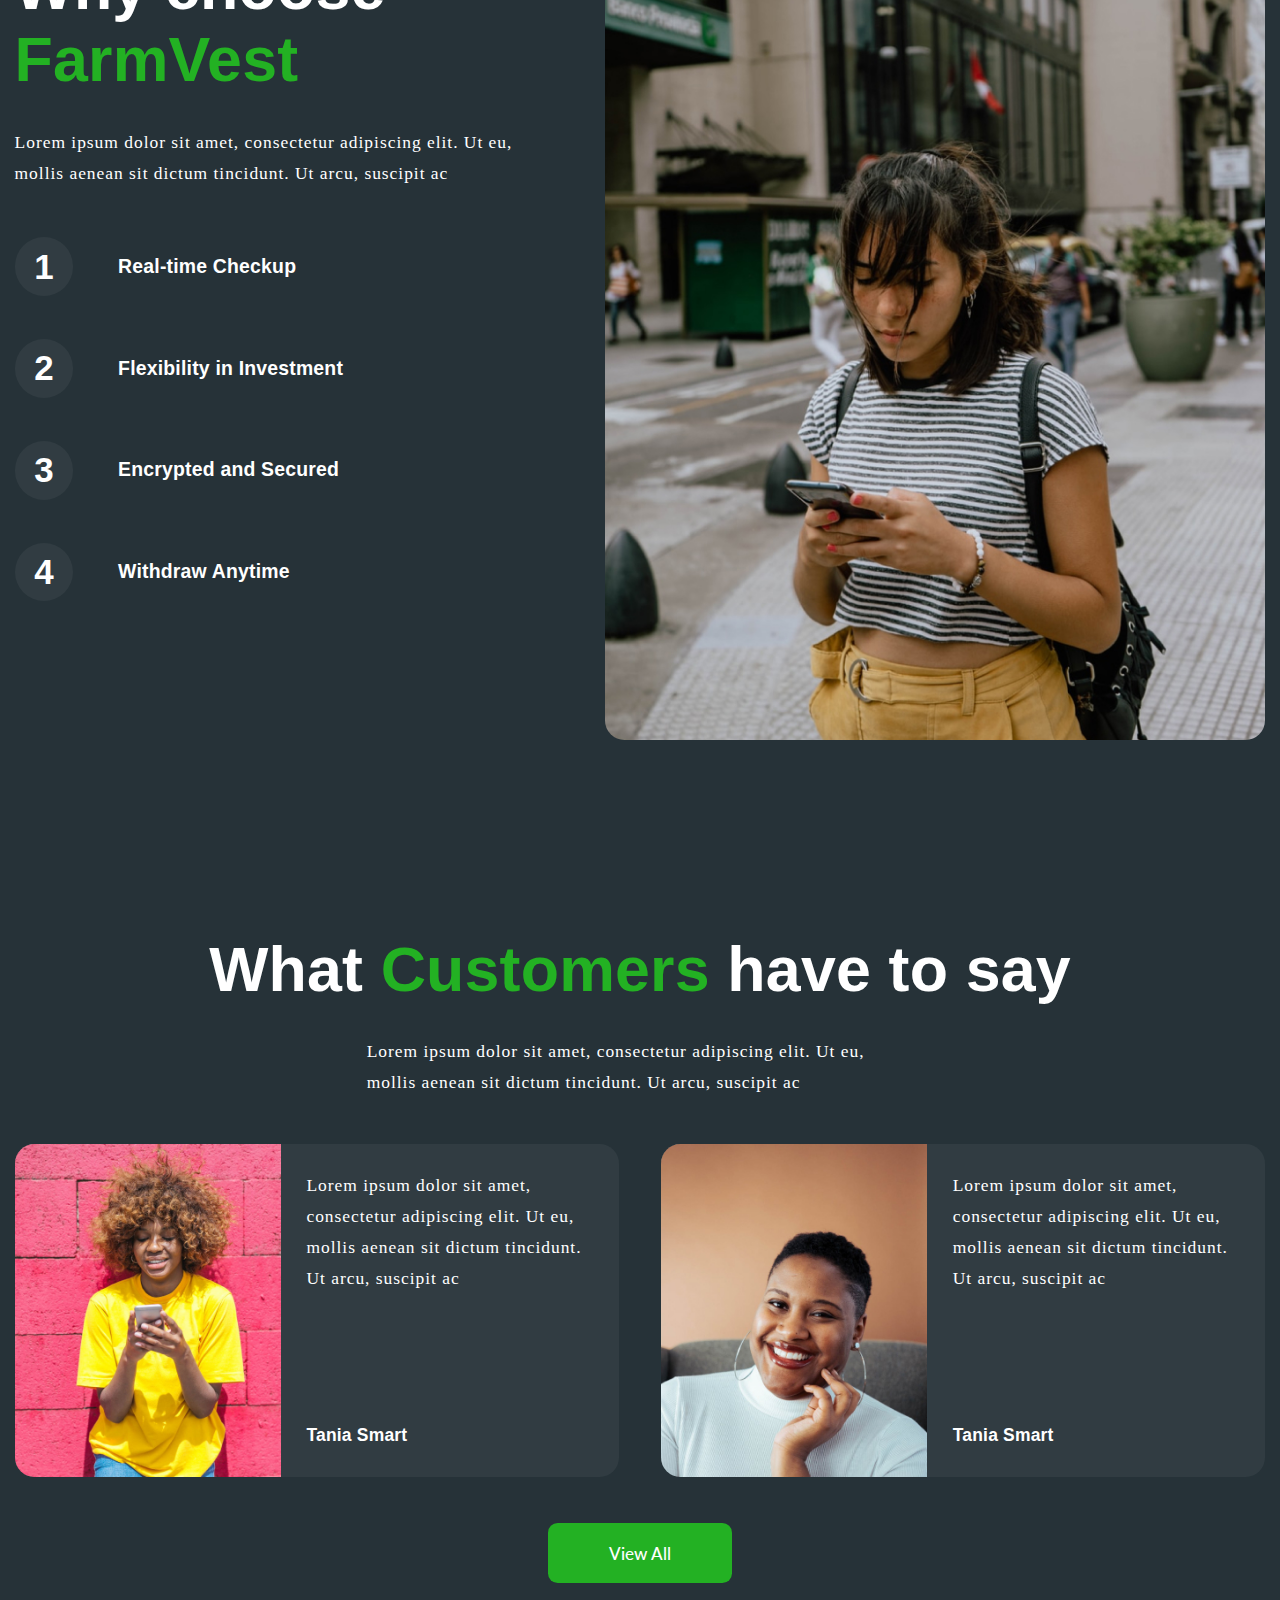
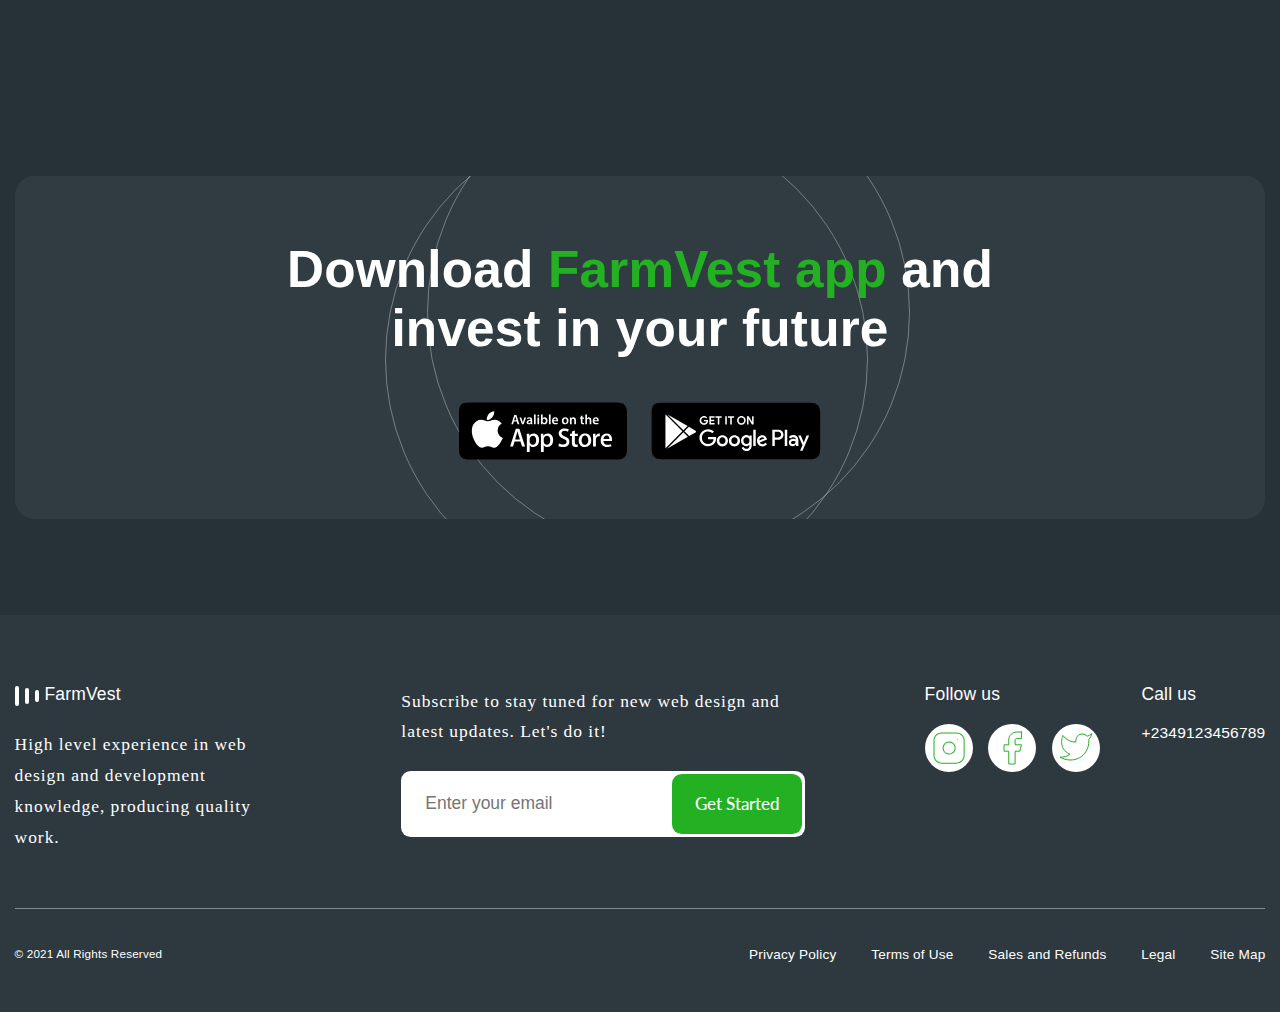
==== commit 7437b98d: "fix of paths to images" ====
--- a/index.html
+++ b/index.html
@@ -67,31 +67,31 @@
                     <div data-prlx-scale="0.8" class="hero__icon circle-icon"></div>
 
                     <div class="hero__icon icons">
-                        <img src="../images/hero/money-bag-outline.svg" alt="money bag outline icon">
-                    </div>
-
-                    <div class="hero__icon icons">
-                        <img src="../images/hero/star-filled.svg" alt="star filled icon">
-                    </div>
-
-                    <div class="hero__icon icons">
-                        <img src="../images/hero/currency-naira.svg" alt="currency naira icon">
-                    </div>
-
-                    <div class="hero__icon icons">
-                        <img src="../images/hero/ecllipse-filled.svg" alt="ecllipse filled icon">
-                    </div>
-
-                    <div class="hero__icon icons">
-                        <img src="../images/hero/currency-dollar.svg" alt="currency dollar icon">
-                    </div>
-
-                    <div class="hero__icon icons">
-                        <img src="../images/hero/ecllipse-outline.svg" alt="ecllipse outline icon">
-                    </div>
-
-                    <div class="hero__icon icons">
-                        <img src="../images/hero/star-outline.svg" alt="star outline icon">
+                        <img src="images/hero/money-bag-outline.svg" alt="money bag outline icon">
+                    </div>
+
+                    <div class="hero__icon icons">
+                        <img src="images/hero/star-filled.svg" alt="star filled icon">
+                    </div>
+
+                    <div class="hero__icon icons">
+                        <img src="images/hero/currency-naira.svg" alt="currency naira icon">
+                    </div>
+
+                    <div class="hero__icon icons">
+                        <img src="images/hero/ecllipse-filled.svg" alt="ecllipse filled icon">
+                    </div>
+
+                    <div class="hero__icon icons">
+                        <img src="images/hero/currency-dollar.svg" alt="currency dollar icon">
+                    </div>
+
+                    <div class="hero__icon icons">
+                        <img src="images/hero/ecllipse-outline.svg" alt="ecllipse outline icon">
+                    </div>
+
+                    <div class="hero__icon icons">
+                        <img src="images/hero/star-outline.svg" alt="star outline icon">
                     </div>
                 </div>
             </section>
@@ -99,19 +99,19 @@
             <section class="page__partners partners section">
                 <div class="partners__container">
                     <div class="partners-logos__item">
-                        <img src="../images/partners/market-watch-logo.svg" alt="market watch logo">
+                        <img src="images/partners/market-watch-logo.svg" alt="market watch logo">
                     </div>
                     <div class="partners-logos__item">
-                        <img src="../images/partners/forbes-logo.svg" alt="market watch logo">
+                        <img src="images/partners/forbes-logo.svg" alt="market watch logo">
                     </div>
                     <div class="partners-logos__item">
-                        <img src="../images/partners/business-insider-logo.svg" alt="market watch logo">
+                        <img src="images/partners/business-insider-logo.svg" alt="market watch logo">
                     </div>
                     <div class="partners-logos__item">
-                        <img src="../images/partners/fidelity-logo.svg" alt="market watch logo">
+                        <img src="images/partners/fidelity-logo.svg" alt="market watch logo">
                     </div>
                     <div class="partners-logos__item">
-                        <img src="../images/partners/wired-logo.svg" alt="market watch logo">
+                        <img src="images/partners/wired-logo.svg" alt="market watch logo">
                     </div>
                 </div>
             </section>
@@ -124,7 +124,7 @@
                         <div class="how__items how-items">
                             <div class="how__item how-item">
                                 <div class="how-item__icon">
-                                    <img src="../images/how/icon-app.svg" alt="app icon">
+                                    <img src="images/how/icon-app.svg" alt="app icon">
                                 </div>
                                 <div class="how-item__content">
                                     <h4 class="how-item__title item__title">Download FarmVest</h4>
@@ -134,7 +134,7 @@
 
                             <div class="how__item how-item">
                                 <div class="how-item__icon">
-                                    <img src="../images/how/icon-account.svg" alt="account icon">
+                                    <img src="images/how/icon-account.svg" alt="account icon">
                                 </div>
                                 <div class="how-item__content">
                                     <h4 class="how-item__title item__title">Create account</h4>
@@ -145,7 +145,7 @@
 
                             <div class="how__item how-item">
                                 <div class="how-item__icon">
-                                    <img src="../images/how/icon-bank.svg" alt="bank icon">
+                                    <img src="images/how/icon-bank.svg" alt="bank icon">
                                 </div>
                                 <div class="how-item__content">
                                     <h4 class="how-item__title item__title">Link your bank account</h4>
@@ -156,7 +156,7 @@
 
                             <div class="how__item how-item">
                                 <div class="how-item__icon">
-                                    <img src="../images/how/icon-dollar.svg" alt="dollar icon">
+                                    <img src="images/how/icon-dollar.svg" alt="dollar icon">
                                 </div>
                                 <div class="how-item__content">
                                     <h4 class="how-item__title item__title">Start Investing</h4>
@@ -169,7 +169,7 @@
 
                     <div id="prlxMouse" data-prlx-mode="mixed" class="how-media column-media">
                         <div data-prlx-scale-y="0.7" data-prlx-scale-x="0" class="column-media__img s">
-                            <img src="../images/how/media1.jpg" alt="image of man">
+                            <img src="images/how/media1.jpg" alt="image of man">
                         </div>
                         <div class="circle-icon circle-icon1"></div>
                         <div class="circle-icon circle-icon2"></div>
@@ -181,7 +181,7 @@
                 <div class="pathway__container text-image">
                     <div id="prlxMouse" data-prlx-mode="mixed" class="pathway-media column-media">
                         <div data-prlx-scale-y="0.7" data-prlx-scale-x="0" class="column-media__img">
-                            <img src="../images/pathway/media1.jpg" alt="image of man">
+                            <img src="images/pathway/media1.jpg" alt="image of man">
                         </div>
                         <div class="circle-icon circle-icon1"></div>
                         <div class="circle-icon circle-icon2"></div>
@@ -267,7 +267,7 @@
                     </div>
 
                     <div class="column-media__img">
-                        <img src="../images/why/why.jpg" alt="image of man">
+                        <img src="images/why/why.jpg" alt="image of man">
                     </div>
                 </div>
             </section>
@@ -279,7 +279,7 @@
                     <div class="reviews-cards cards">
                         <div class="reviews__card card">
                             <div class="card__img">
-                                <img src="../images/reviews/media1.jpg" alt="customer photo">
+                                <img src="images/reviews/media1.jpg" alt="customer photo">
                             </div>
                             <div class="reviews-content card-content">
                                 <p class="reviews__text text">Lorem ipsum dolor sit amet, consectetur adipiscing elit. Ut eu, mollis aenean sit dictum tincidunt. Ut arcu, suscipit ac</p>
@@ -289,7 +289,7 @@
                         
                         <div class="reviews__card card">
                             <div class="card__img">
-                                <img src="../images/reviews/media2.jpg" alt="customer photo">
+                                <img src="images/reviews/media2.jpg" alt="customer photo">
                             </div>
                             <div class="reviews-content card-content">
                                 <p class="reviews__text text">Lorem ipsum dolor sit amet, consectetur adipiscing elit. Ut eu, mollis aenean sit dictum tincidunt. Ut arcu, suscipit ac</p>
@@ -306,8 +306,8 @@
                     <div class="download-content">
                         <h2 class="download__title title">Download <span>FarmVest app</span> and invest in your future</h2>
                         <div class="download__icons">
-                            <img src="../images/download/appstore.svg" alt="appstore icon">
-                            <img src="../images/download/google-play.svg" alt="google play icon">
+                            <img src="images/download/appstore.svg" alt="appstore icon">
+                            <img src="images/download/google-play.svg" alt="google play icon">
                         </div>
                         
                         <div id="prlxMouse" data-prlx-mode="mixed">
@@ -346,15 +346,15 @@
                     <h4 class="follow-us__title">Follow us</h4>
                     <div class="follow-us__icons">
                         <a href="#" class="follow-us__icon">
-                            <img src="../../images/footer/instagram.svg" alt="instagram icon">
+                            <img src="/images/footer/instagram.svg" alt="instagram icon">
                         </a>
 
                         <a href="#" class="follow-us__icon">
-                            <img src="../../images/footer/facebook.svg" alt="facebook icon">
+                            <img src="/images/footer/facebook.svg" alt="facebook icon">
                         </a>
 
                         <a href="#" class="follow-us__icon">
-                            <img src="../../images/footer/twitter.svg" alt="twitter icon">
+                            <img src="/images/footer/twitter.svg" alt="twitter icon">
                         </a>
                     </div>
                 </div>
--- a/css/styles.css
+++ b/css/styles.css
@@ -1382,13 +1382,11 @@
 }
 .how .circle-icon1 {
   top: 0;
-  right: calc(-50% + 0.8888888889rem);
-  translate: 0 -6.2316666667rem;
+  left: calc(-50% + 0.8888888889rem);
 }
 .how .circle-icon2 {
   top: 0;
-  right: calc(-50% + 1.0555555556rem);
-  translate: 0 -1.9138888889rem;
+  left: calc(-50% + 1.0555555556rem);
 }
 
 /*  */
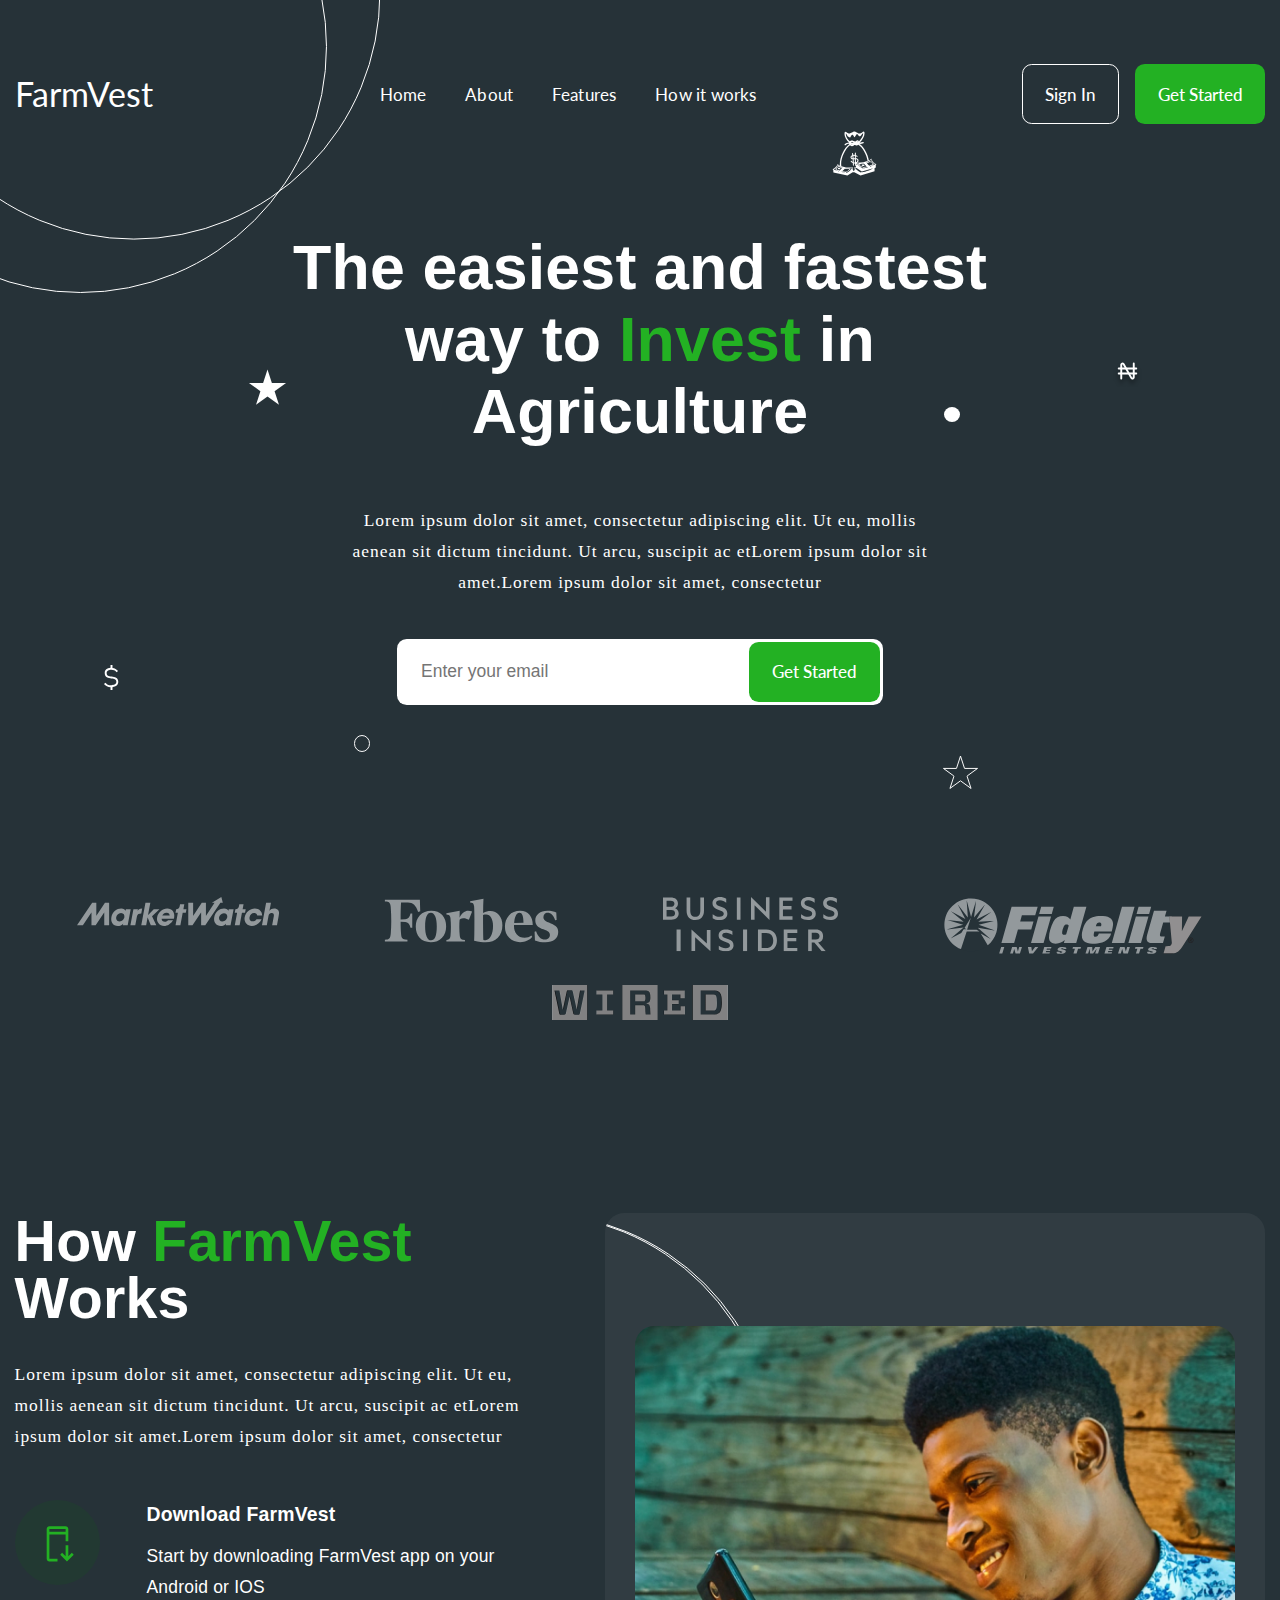
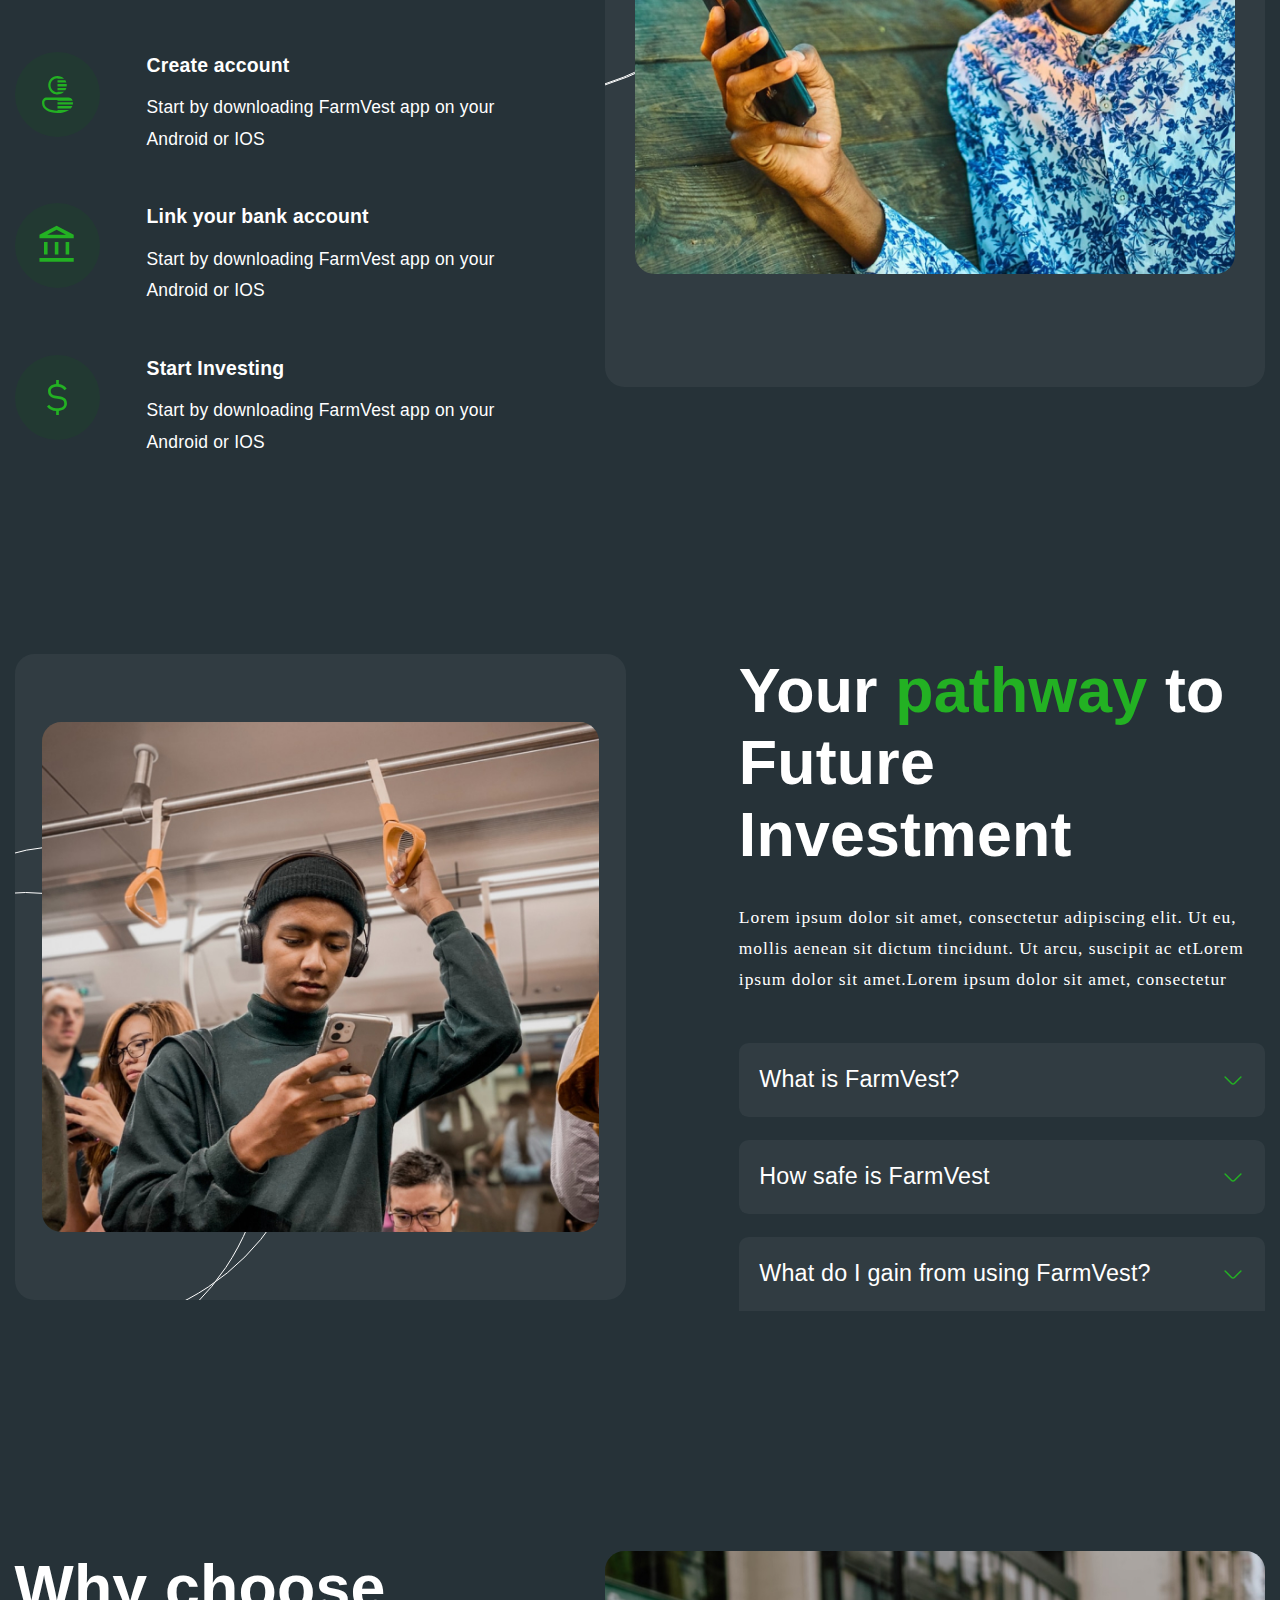
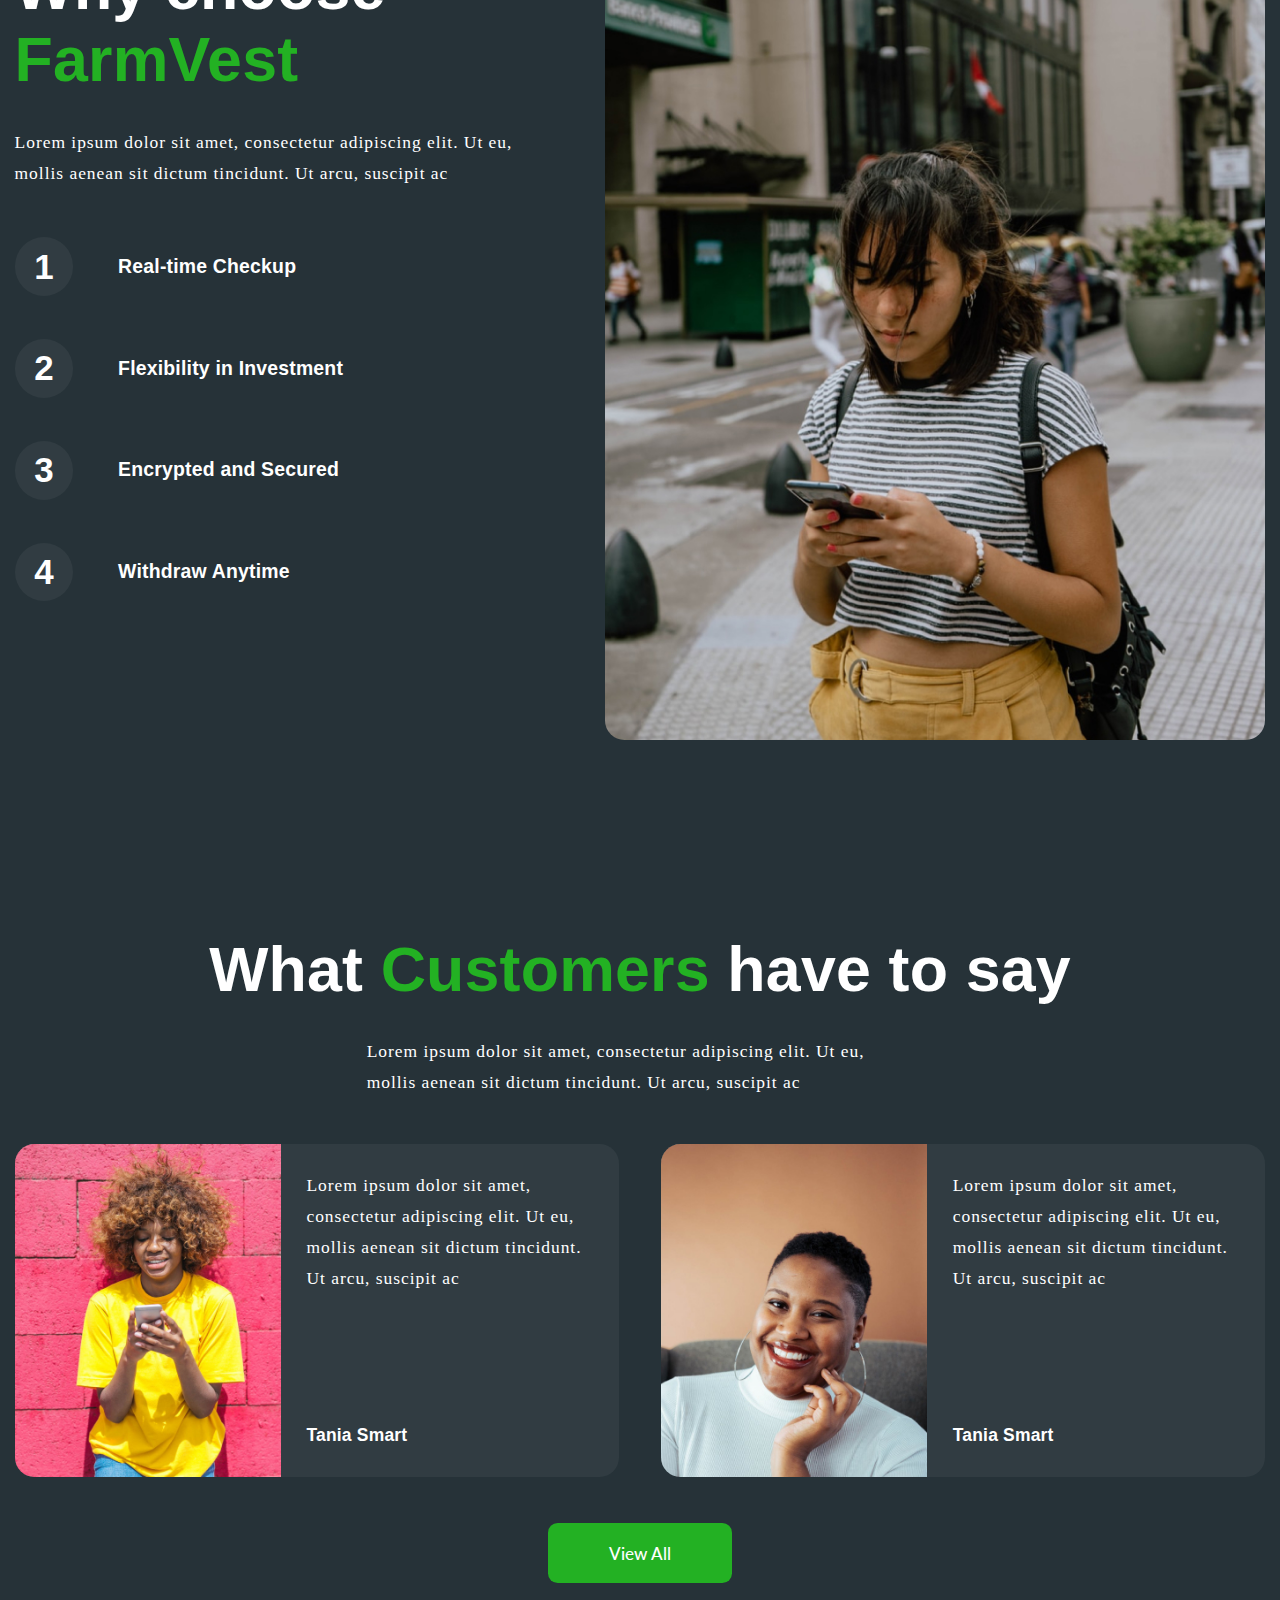
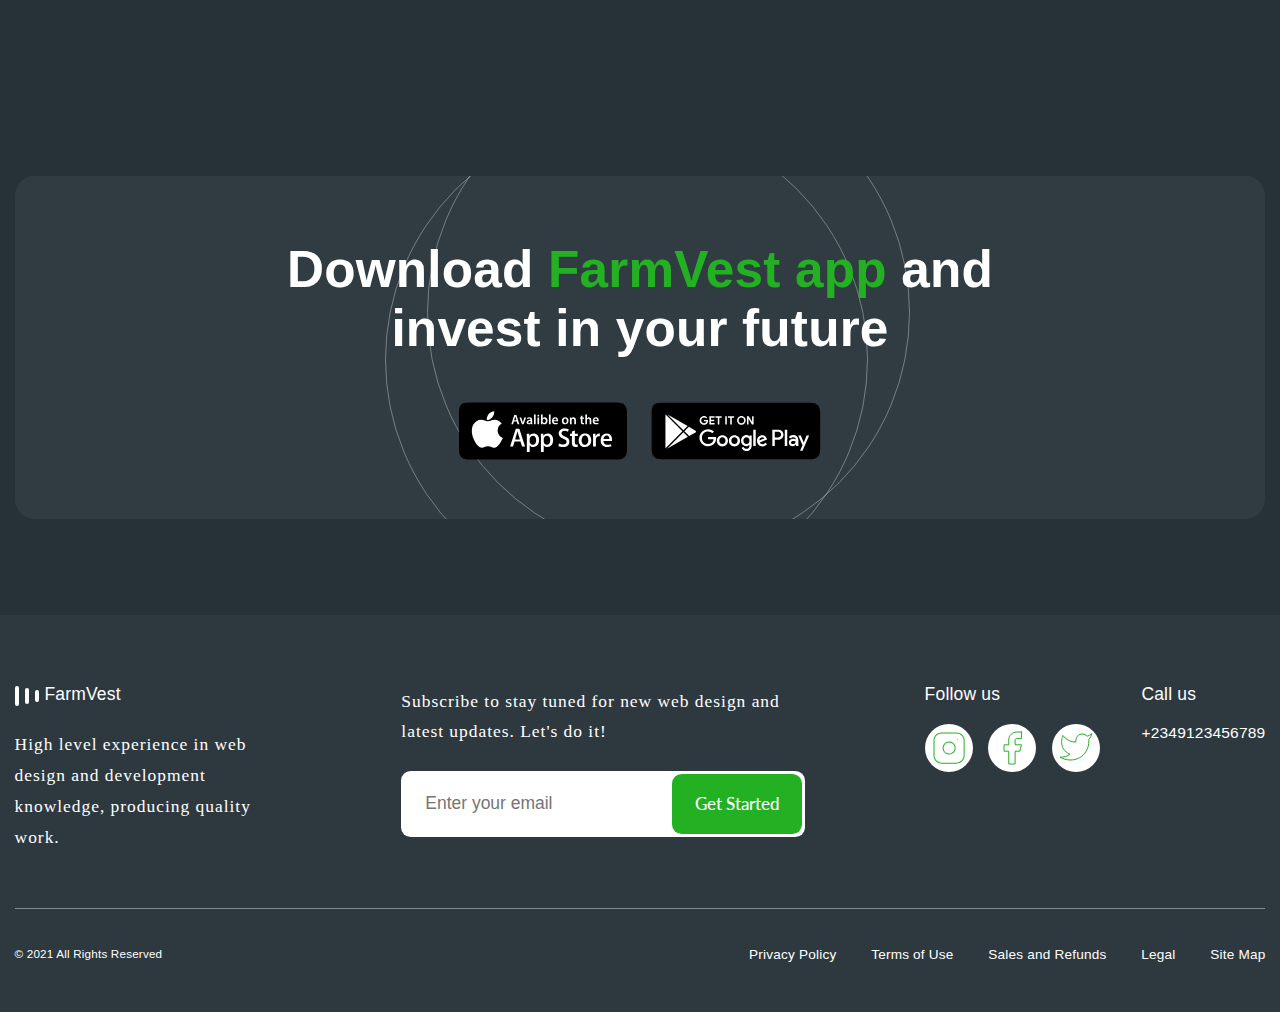
==== commit d08b3dd8: "cleanup" ====
--- a/index.html
+++ b/index.html
@@ -5,7 +5,6 @@
     <meta name="viewport" content="width=device-width, initial-scale=1.0">
     <title>FarmVest</title>
     <link rel="stylesheet" href="css/styles.css">
-    <link rel="stylesheet" href="js/modules/headerScroll/headerScroll.css">
 </head>
 <body>
     <div class="wrapper">
@@ -324,7 +323,7 @@
             <div class="footer-about">
                 <div class="footer-logo">
                     <div class="logo-icon">
-                        <img src="../../images/footer/site-logo.svg" alt="site logo">
+                        <img src="images/footer/site-logo.svg" alt="site logo">
                     </div>
                     <h4 class="footer-logo__title">FarmVest</h4>
                 </div>
@@ -346,15 +345,15 @@
                     <h4 class="follow-us__title">Follow us</h4>
                     <div class="follow-us__icons">
                         <a href="#" class="follow-us__icon">
-                            <img src="/images/footer/instagram.svg" alt="instagram icon">
+                            <img src="images/footer/instagram.svg" alt="instagram icon">
                         </a>
 
                         <a href="#" class="follow-us__icon">
-                            <img src="/images/footer/facebook.svg" alt="facebook icon">
+                            <img src="images/footer/facebook.svg" alt="facebook icon">
                         </a>
 
                         <a href="#" class="follow-us__icon">
-                            <img src="/images/footer/twitter.svg" alt="twitter icon">
+                            <img src="images/footer/twitter.svg" alt="twitter icon">
                         </a>
                     </div>
                 </div>
--- a/css/styles.css
+++ b/css/styles.css
@@ -857,6 +857,7 @@
     visibility: collapse;
     right: -100%;
     height: 0;
+    width: 0;
   }
 }
 .header-menu__list {
@@ -1100,7 +1101,7 @@
 }
 
 [class*=__container-big] {
-  max-width: 90pxrem;
+  max-width: 90rem;
   -webkit-box-sizing: content-box;
           box-sizing: content-box;
 }
@@ -1222,7 +1223,7 @@
     height: calc(234px + 351 * (100vw - 320px) / (1620 - 320));
   }
 }
-@media (max-width: 1650px) {
+@media (max-width: 1650) {
   .hero-icons > div:nth-child(1) {
     translate: calc(-34.8px + -81.2 * (100vw - 320px) / (1920 - 320)) calc(-78.3px + -182.7 * (100vw - 320px) / (1920 - 320));
   }
@@ -1244,7 +1245,7 @@
     height: calc(234px + 351 * (100vw - 320px) / (1620 - 320));
   }
 }
-@media (max-width: 1650px) {
+@media (max-width: 1650) {
   .hero-icons > div:nth-child(2) {
     translate: calc(-51.3px + -119.7 * (100vw - 320px) / (1920 - 320)) calc(-61.8px + -144.2 * (100vw - 320px) / (1920 - 320));
   }
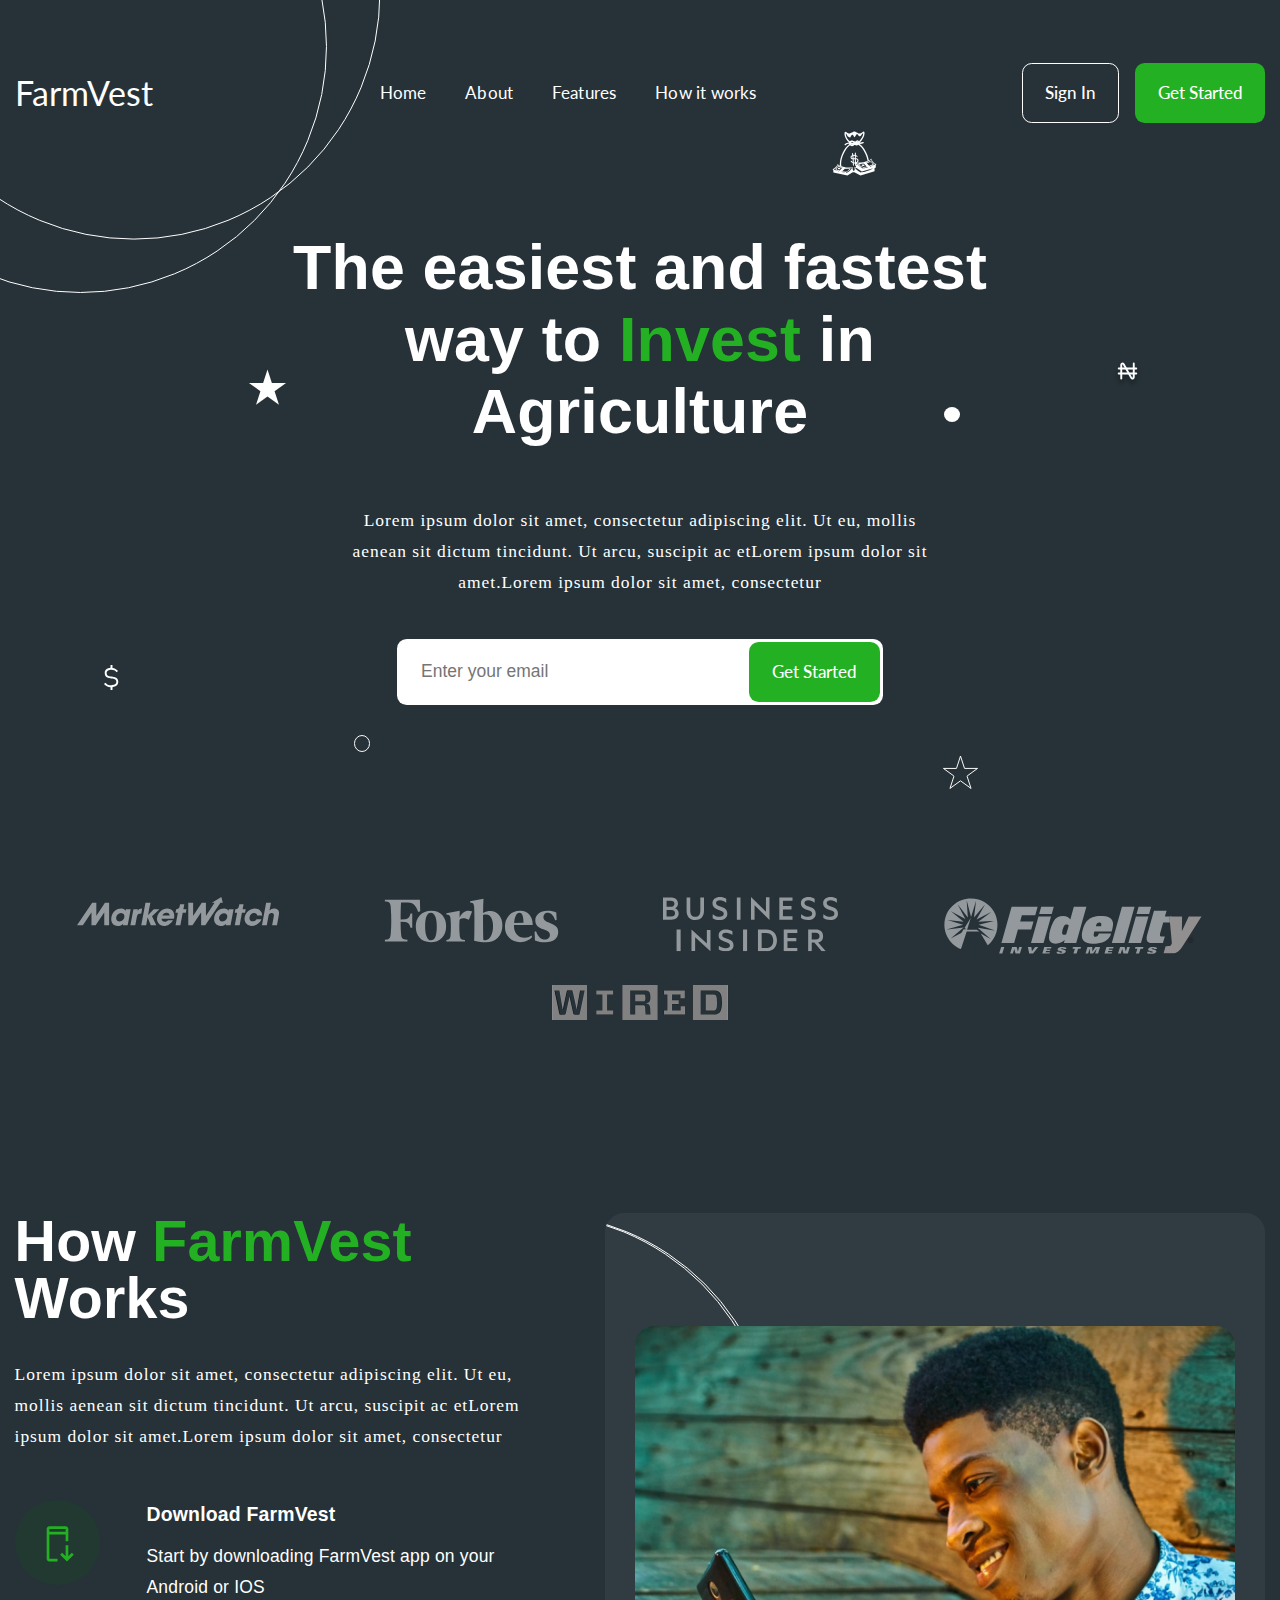
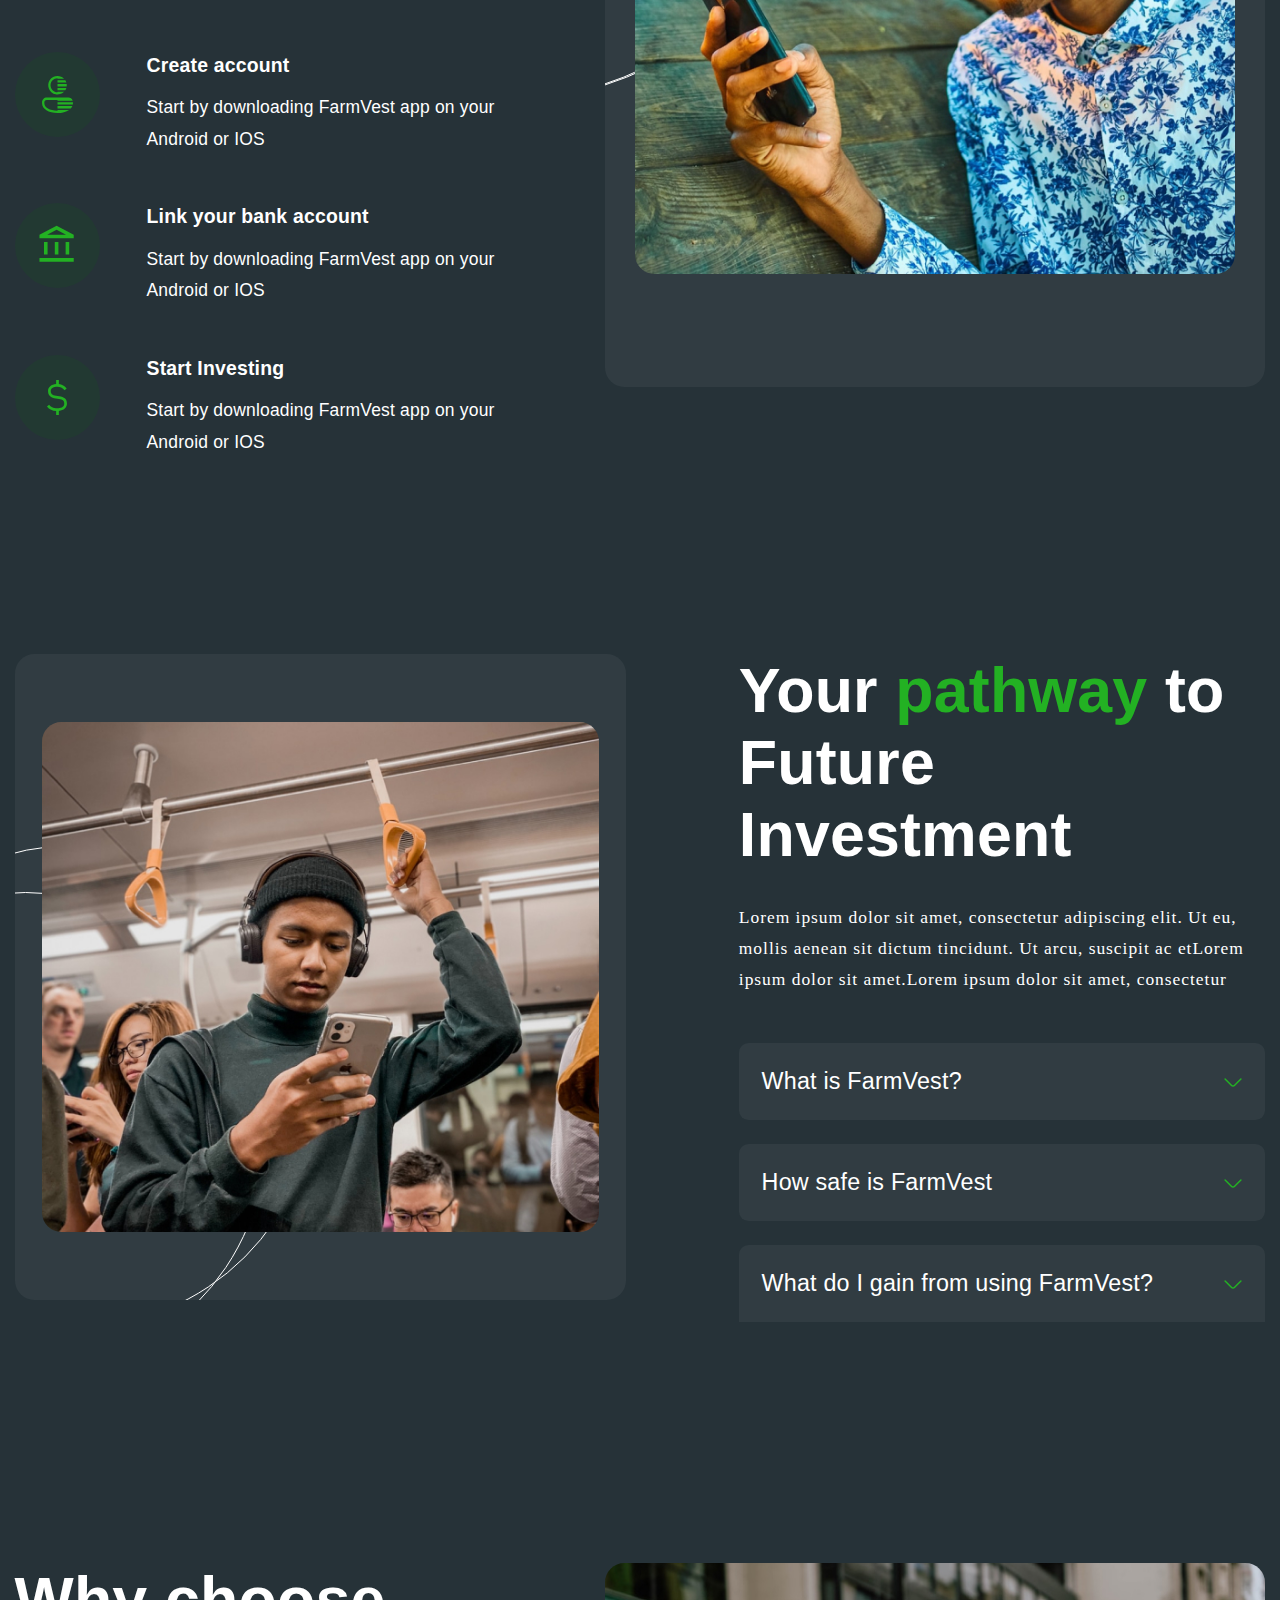
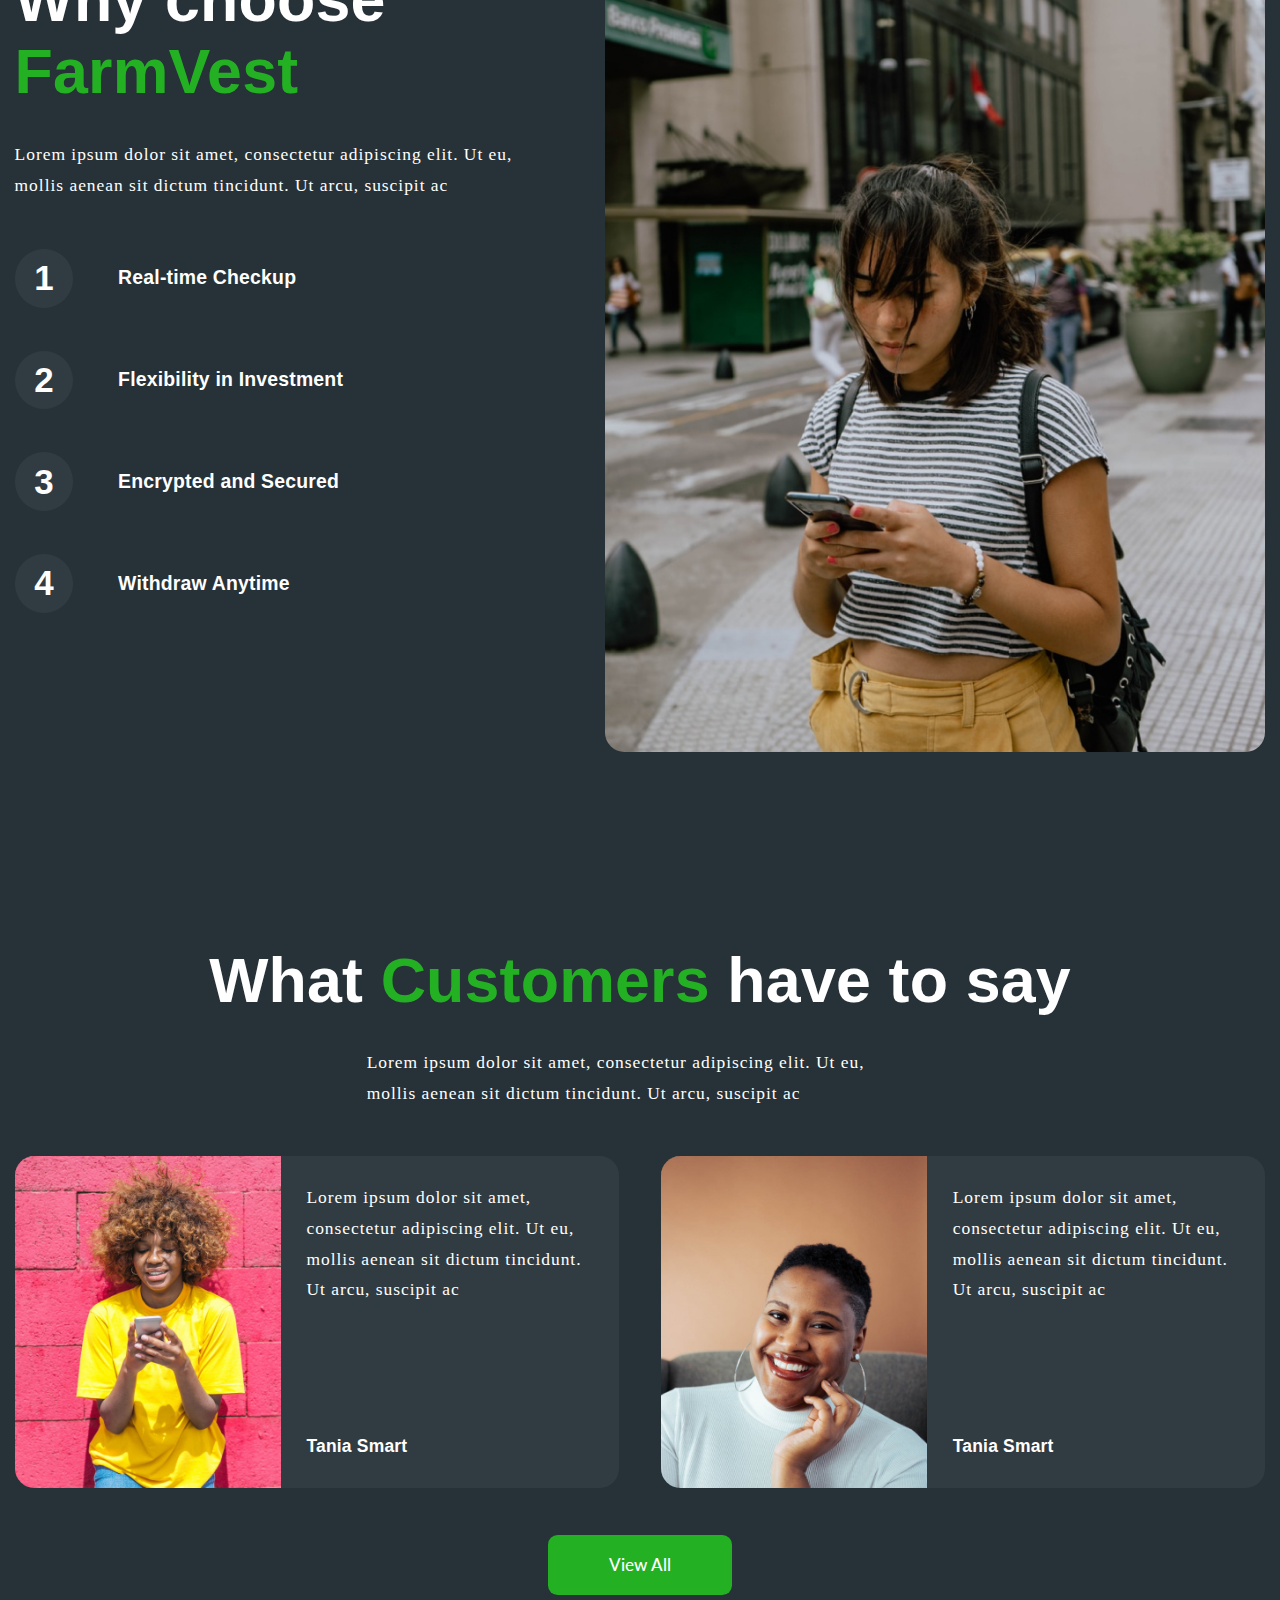
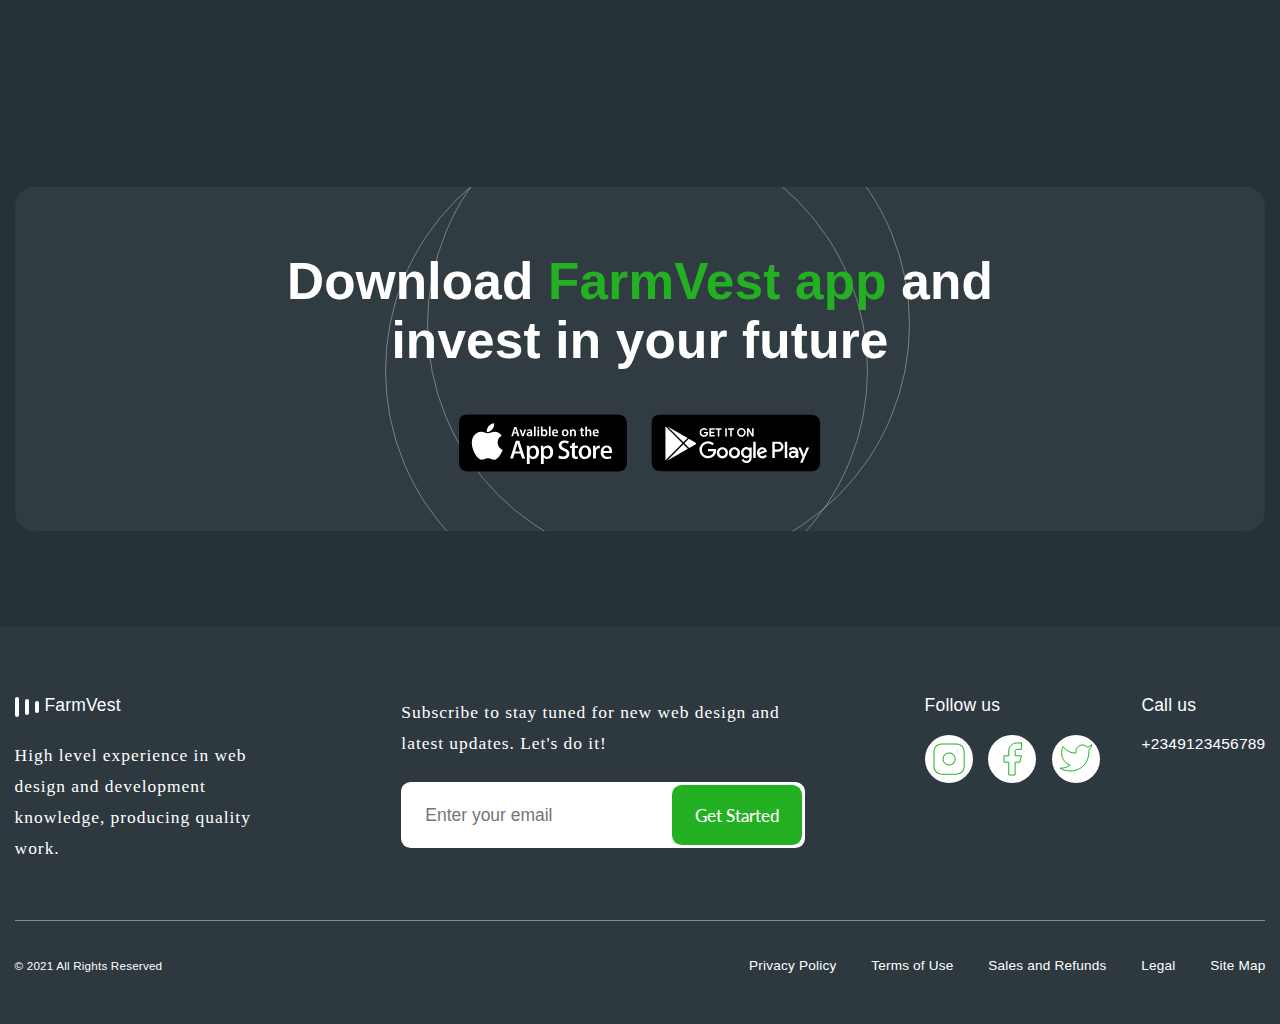
==== commit a7219ff0: "improve styles" ====
--- a/index.html
+++ b/index.html
@@ -407,4 +407,6 @@
 <!-- create ibg common class -->
 <!-- fix styles for circle -->
 <!-- remove / without calc -->
-<!-- todo fix scroll for most top/bottom items -->+<!-- todo fix scroll for most top/bottom items -->
+<!-- scroll in mozilla on phone lags -->
+<!-- make mobile padding lower -->--- a/css/styles.css
+++ b/css/styles.css
@@ -792,20 +792,20 @@
 }
 @media (max-width: 1620px) {
   .header {
-    padding-top: calc(20px + 40 * (100vw - 320px) / (1620 - 320));
+    padding-top: calc(15px + 45 * (100vw - 320px) / (1620 - 320));
   }
 }
 @media (max-width: 1620px) {
   .header {
-    padding-bottom: calc(20px + 40 * (100vw - 320px) / (1620 - 320));
+    padding-bottom: calc(15px + 45 * (100vw - 320px) / (1620 - 320));
   }
 }
 .header__container-big {
   position: relative;
 }
 .header-scroll {
-  padding-top: 1.1111111111rem;
-  padding-bottom: 1.1111111111rem;
+  padding-top: 0.8333333333rem;
+  padding-bottom: 0.8333333333rem;
 }
 .header__container-big {
   display: -webkit-box;
@@ -1481,7 +1481,7 @@
 }
 .pathway .accordion-item__title {
   cursor: pointer;
-  padding: calc(4.8px + 19.2 * (100vw - 320px) / (1920 - 320)) calc(6px + 24 * (100vw - 320px) / (1920 - 320));
+  padding: calc(9.6px + 14.4 * (100vw - 320px) / (1920 - 320)) calc(12px + 18 * (100vw - 320px) / (1920 - 320));
   font-size: 1.3333333333rem;
   line-height: 177%; /* 42.48px */
   background: rgba(255, 255, 255, 0.05);
